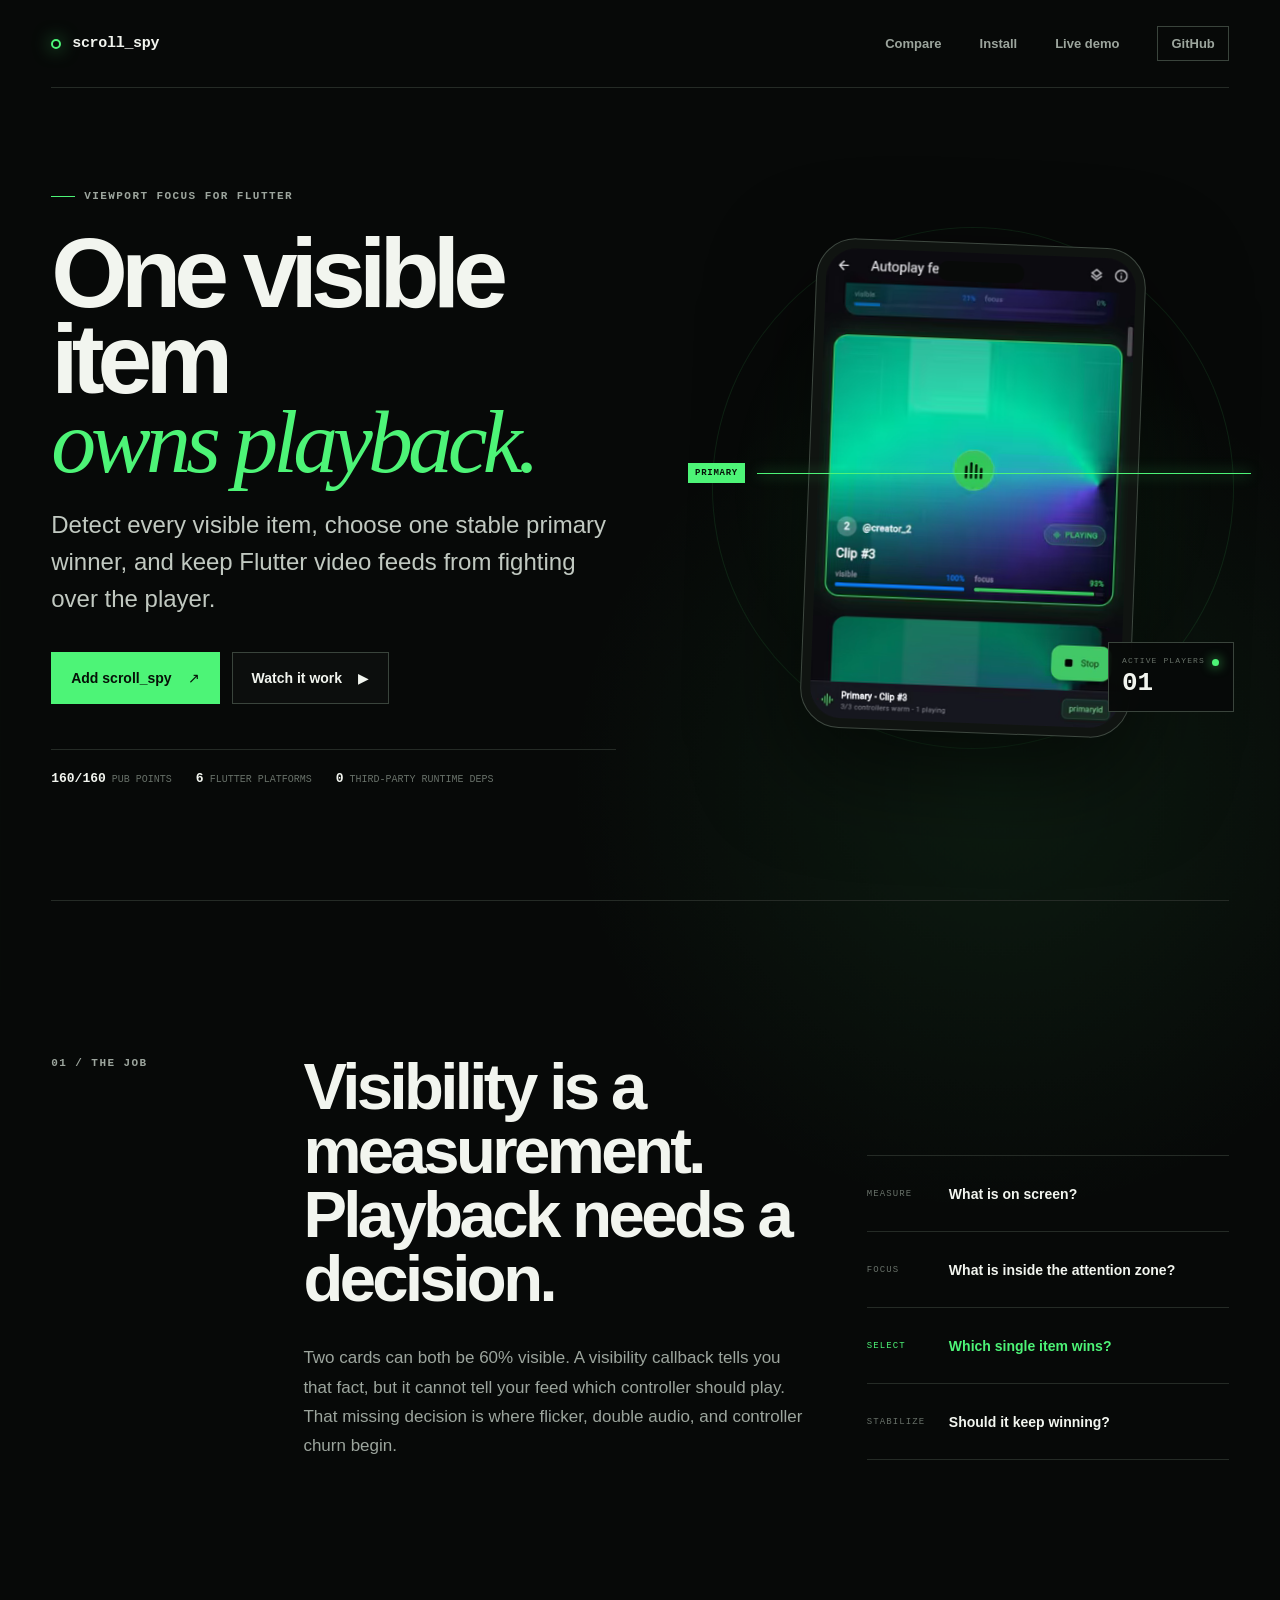
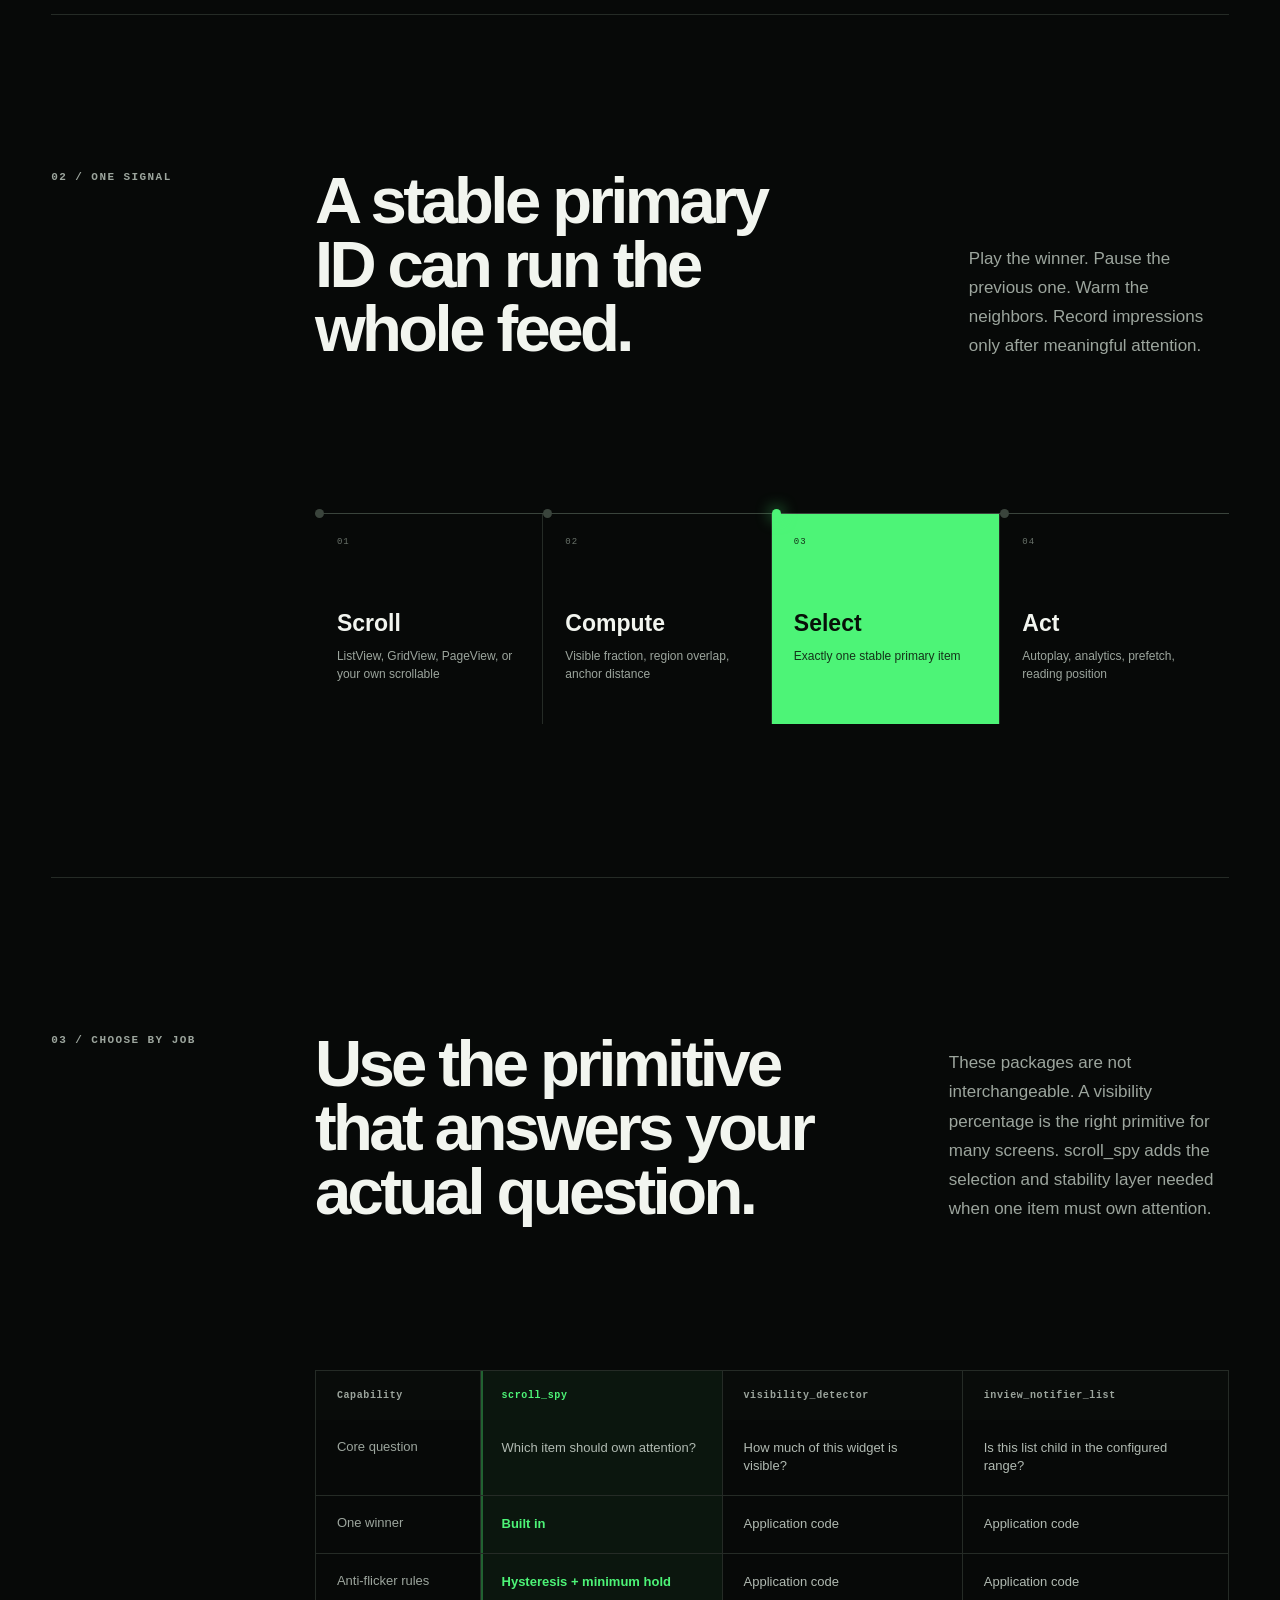
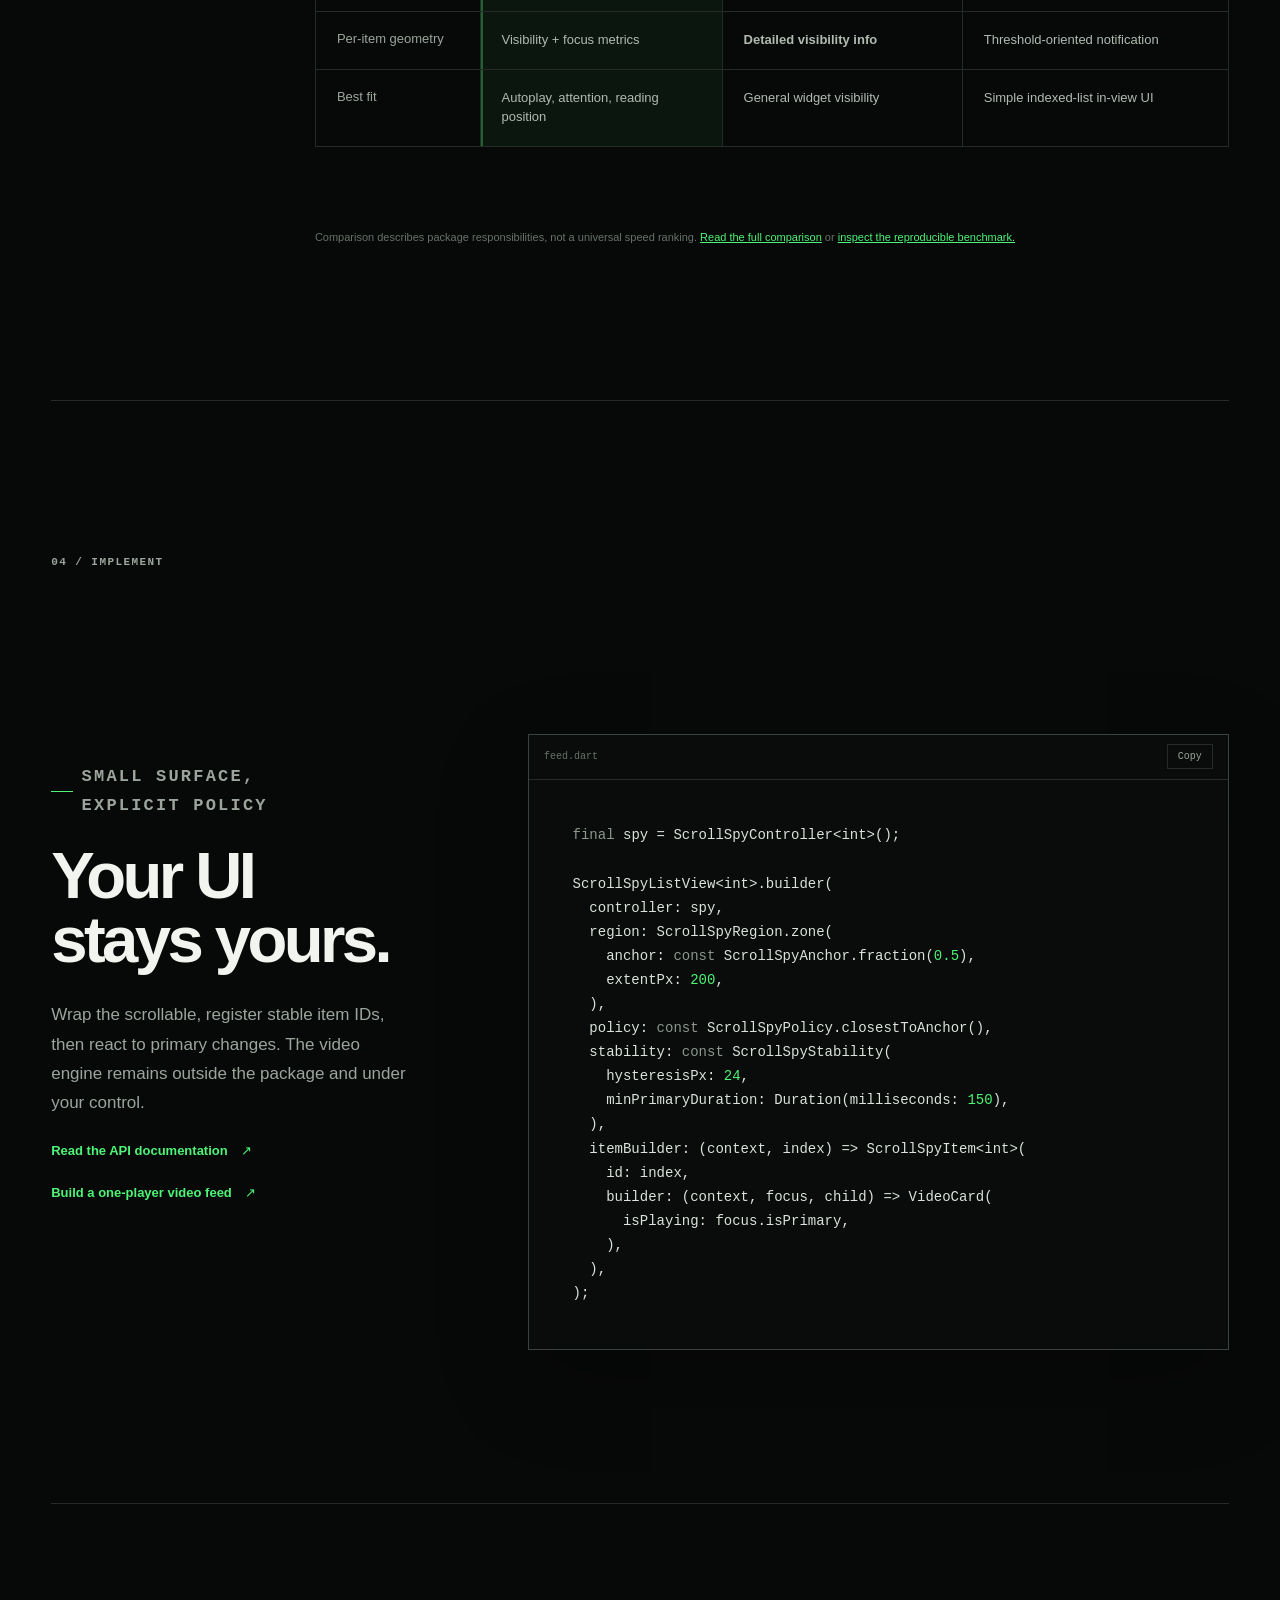
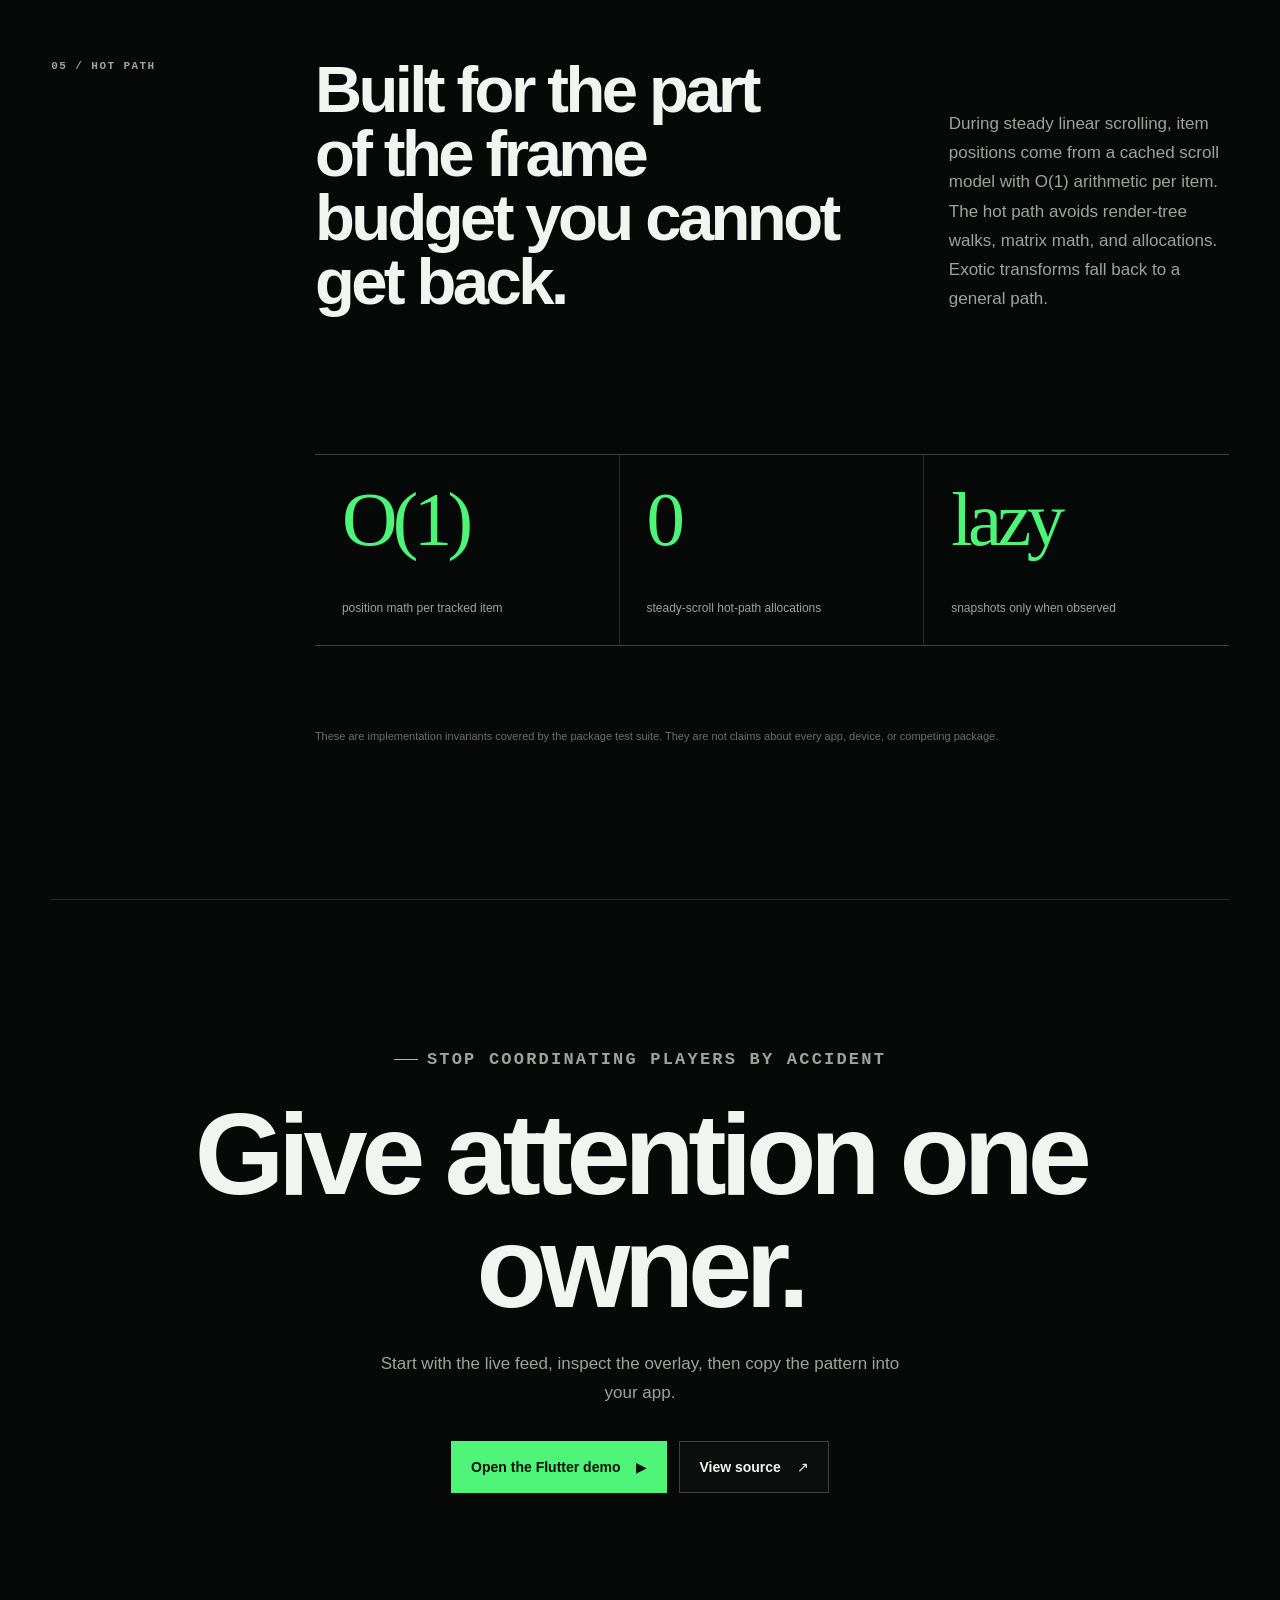
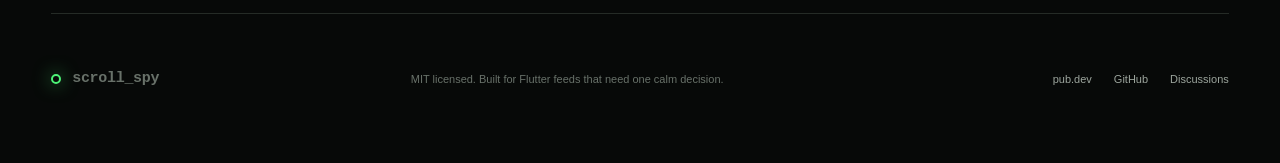
==== website/index.html @ 59dcacd3 "Prepare scroll_spy 1.0.2 discovery release" ====
<!doctype html>
<html lang="en">
  <head>
    <meta charset="utf-8" />
    <meta name="viewport" content="width=device-width, initial-scale=1" />
    <meta name="theme-color" content="#070908" />
    <meta name="color-scheme" content="dark" />

    <title>scroll_spy - Stable primary item detection for Flutter</title>
    <meta
      name="description"
      content="Detect visible Flutter items and choose one stable primary item for video autoplay feeds, analytics, reading position, and prefetching."
    />
    <meta
      name="keywords"
      content="Flutter visibility detector, Flutter video autoplay feed, viewport focus detection, primary visible item, scroll analytics, scroll_spy"
    />
    <meta name="author" content="Omar Hanafy" />
    <meta name="robots" content="index, follow, max-image-preview:large" />
    <link rel="canonical" href="https://omar-hanafy.github.io/scroll-spy/" />
    <link rel="alternate" type="text/plain" href="llms.txt" title="scroll_spy package context" />
    <link rel="icon" href="assets/scroll-spy-icon.png" type="image/png" />

    <meta property="og:type" content="website" />
    <meta property="og:site_name" content="scroll_spy" />
    <meta property="og:title" content="One visible item owns playback" />
    <meta
      property="og:description"
      content="Stable primary item detection for Flutter scrollables, built for autoplay feeds, analytics, reading position, and prefetching."
    />
    <meta property="og:url" content="https://omar-hanafy.github.io/scroll-spy/" />
    <meta
      property="og:image"
      content="https://omar-hanafy.github.io/scroll-spy/assets/social-preview.png"
    />
    <meta property="og:image:width" content="1200" />
    <meta property="og:image:height" content="630" />
    <meta property="og:image:alt" content="scroll_spy selecting one primary card in a Flutter video feed" />

    <meta name="twitter:card" content="summary_large_image" />
    <meta name="twitter:title" content="scroll_spy for Flutter" />
    <meta
      name="twitter:description"
      content="Know what is visible. Choose one stable winner. Keep autoplay feeds calm."
    />
    <meta
      name="twitter:image"
      content="https://omar-hanafy.github.io/scroll-spy/assets/social-preview.png"
    />

    <script type="application/ld+json">
      {
        "@context": "https://schema.org",
        "@type": "SoftwareSourceCode",
        "name": "scroll_spy",
        "description": "Viewport-aware focus detection and stable primary item selection for Flutter scrollables.",
        "codeRepository": "https://github.com/omar-hanafy/scroll_spy",
        "downloadUrl": "https://pub.dev/packages/scroll_spy",
        "license": "https://opensource.org/licenses/MIT",
        "programmingLanguage": "Dart",
        "runtimePlatform": "Flutter",
        "applicationCategory": "DeveloperApplication",
        "keywords": [
          "Flutter",
          "visibility detection",
          "video autoplay feed",
          "viewport focus",
          "scroll analytics"
        ]
      }
    </script>

    <link rel="stylesheet" href="styles.css" />
    <script src="app.js" defer></script>
  </head>
  <body>
    <a class="skip-link" href="#main">Skip to content</a>
    <div class="scroll-progress" aria-hidden="true"><span></span></div>

    <header class="site-header">
      <a class="wordmark" href="#top" aria-label="scroll_spy home">
        <span class="wordmark-mark" aria-hidden="true"></span>
        <span>scroll_spy</span>
      </a>
      <nav aria-label="Primary navigation">
        <a href="comparison.html">Compare</a>
        <a href="#install">Install</a>
        <a href="demo/">Live demo</a>
        <a class="nav-source" href="https://github.com/omar-hanafy/scroll_spy">GitHub</a>
      </nav>
    </header>

    <main id="main">
      <section class="hero" id="top">
        <div class="hero-copy" data-reveal>
          <p class="eyebrow"><span></span> Viewport focus for Flutter</p>
          <h1>
            One visible item
            <em>owns playback.</em>
          </h1>
          <p class="hero-lede">
            Detect every visible item, choose one stable primary winner, and keep
            Flutter video feeds from fighting over the player.
          </p>
          <div class="hero-actions">
            <a class="button button-primary" href="https://pub.dev/packages/scroll_spy">
              Add scroll_spy
              <span aria-hidden="true">↗</span>
            </a>
            <a class="button button-quiet" href="demo/">
              Watch it work
              <span aria-hidden="true">▶</span>
            </a>
          </div>
          <div class="proof-line" aria-label="Package highlights">
            <span><strong>160/160</strong> pub points</span>
            <span><strong>6</strong> Flutter platforms</span>
            <span><strong>0</strong> third-party runtime deps</span>
          </div>
        </div>

        <div class="hero-stage" data-reveal>
          <div class="focus-rail" aria-hidden="true">
            <span class="focus-label">PRIMARY</span>
            <span class="focus-line"></span>
          </div>
          <div class="phone-shell">
            <div class="phone-top" aria-hidden="true"></div>
            <video
              class="product-video"
              autoplay
              muted
              loop
              playsinline
              poster="assets/feed-autoplay-poster.jpg"
              aria-label="Flutter feed where scroll_spy selects one primary card"
            >
              <source src="assets/feed-autoplay.webm" type="video/webm" />
              <source src="assets/feed-autoplay.mp4" type="video/mp4" />
            </video>
          </div>
          <div class="winner-readout" aria-hidden="true">
            <span>ACTIVE PLAYERS</span>
            <strong>01</strong>
            <i></i>
          </div>
        </div>
      </section>

      <section class="manifesto section-rule" aria-labelledby="problem-title">
        <p class="section-index">01 / THE JOB</p>
        <div class="manifesto-copy" data-reveal>
          <h2 id="problem-title">Visibility is a measurement. Playback needs a decision.</h2>
          <p>
            Two cards can both be 60% visible. A visibility callback tells you that
            fact, but it cannot tell your feed which controller should play. That
            missing decision is where flicker, double audio, and controller churn begin.
          </p>
        </div>
        <div class="decision-stack" data-reveal>
          <div><span>MEASURE</span><strong>What is on screen?</strong></div>
          <div><span>FOCUS</span><strong>What is inside the attention zone?</strong></div>
          <div class="decision-primary"><span>SELECT</span><strong>Which single item wins?</strong></div>
          <div><span>STABILIZE</span><strong>Should it keep winning?</strong></div>
        </div>
      </section>

      <section class="outcomes section-rule" aria-labelledby="outcomes-title">
        <p class="section-index">02 / ONE SIGNAL</p>
        <div class="outcomes-heading" data-reveal>
          <h2 id="outcomes-title">A stable primary ID can run the whole feed.</h2>
          <p>
            Play the winner. Pause the previous one. Warm the neighbors. Record
            impressions only after meaningful attention.
          </p>
        </div>
        <ol class="signal-flow" data-reveal>
          <li><span>01</span><strong>Scroll</strong><small>ListView, GridView, PageView, or your own scrollable</small></li>
          <li><span>02</span><strong>Compute</strong><small>Visible fraction, region overlap, anchor distance</small></li>
          <li class="signal-winner"><span>03</span><strong>Select</strong><small>Exactly one stable primary item</small></li>
          <li><span>04</span><strong>Act</strong><small>Autoplay, analytics, prefetch, reading position</small></li>
        </ol>
      </section>

      <section class="comparison section-rule" id="compare" aria-labelledby="compare-title">
        <p class="section-index">03 / CHOOSE BY JOB</p>
        <div class="comparison-intro" data-reveal>
          <h2 id="compare-title">Use the primitive that answers your actual question.</h2>
          <p>
            These packages are not interchangeable. A visibility percentage is the
            right primitive for many screens. scroll_spy adds the selection and
            stability layer needed when one item must own attention.
          </p>
        </div>
        <div class="comparison-table-wrap" data-reveal>
          <table>
            <thead>
              <tr>
                <th scope="col">Capability</th>
                <th scope="col" class="selected">scroll_spy</th>
                <th scope="col">visibility_detector</th>
                <th scope="col">inview_notifier_list</th>
              </tr>
            </thead>
            <tbody>
              <tr>
                <th scope="row">Core question</th>
                <td class="selected">Which item should own attention?</td>
                <td>How much of this widget is visible?</td>
                <td>Is this list child in the configured range?</td>
              </tr>
              <tr>
                <th scope="row">One winner</th>
                <td class="selected"><b>Built in</b></td>
                <td>Application code</td>
                <td>Application code</td>
              </tr>
              <tr>
                <th scope="row">Anti-flicker rules</th>
                <td class="selected"><b>Hysteresis + minimum hold</b></td>
                <td>Application code</td>
                <td>Application code</td>
              </tr>
              <tr>
                <th scope="row">Per-item geometry</th>
                <td class="selected">Visibility + focus metrics</td>
                <td><b>Detailed visibility info</b></td>
                <td>Threshold-oriented notification</td>
              </tr>
              <tr>
                <th scope="row">Best fit</th>
                <td class="selected">Autoplay, attention, reading position</td>
                <td>General widget visibility</td>
                <td>Simple indexed-list in-view UI</td>
              </tr>
            </tbody>
          </table>
        </div>
        <p class="comparison-note">
          Comparison describes package responsibilities, not a universal speed ranking.
          <a href="comparison.html">Read the full comparison</a> or
          <a href="https://github.com/omar-hanafy/scroll_spy/tree/main/benchmark">inspect the reproducible benchmark.</a>
        </p>
      </section>

      <section class="install section-rule" id="install" aria-labelledby="install-title">
        <p class="section-index">04 / IMPLEMENT</p>
        <div class="install-copy" data-reveal>
          <p class="eyebrow"><span></span> Small surface, explicit policy</p>
          <h2 id="install-title">Your UI stays yours.</h2>
          <p>
            Wrap the scrollable, register stable item IDs, then react to primary
            changes. The video engine remains outside the package and under your control.
          </p>
          <a class="text-link" href="https://pub.dev/documentation/scroll_spy/latest/">
            Read the API documentation <span aria-hidden="true">↗</span>
          </a>
          <br />
          <a class="text-link" href="guides/flutter-video-autoplay-feed.html">
            Build a one-player video feed <span aria-hidden="true">↗</span>
          </a>
        </div>
        <div class="code-window" data-reveal>
          <div class="code-bar">
            <span>feed.dart</span>
            <button class="copy-button" type="button" data-copy-target="feed-code">Copy</button>
          </div>
          <pre><code id="feed-code"><span class="token-muted">final</span> spy = ScrollSpyController&lt;int&gt;();

ScrollSpyListView&lt;int&gt;.builder(
  controller: spy,
  region: ScrollSpyRegion.zone(
    anchor: <span class="token-muted">const</span> ScrollSpyAnchor.fraction(<span class="token-number">0.5</span>),
    extentPx: <span class="token-number">200</span>,
  ),
  policy: <span class="token-muted">const</span> ScrollSpyPolicy.closestToAnchor(),
  stability: <span class="token-muted">const</span> ScrollSpyStability(
    hysteresisPx: <span class="token-number">24</span>,
    minPrimaryDuration: Duration(milliseconds: <span class="token-number">150</span>),
  ),
  itemBuilder: (context, index) =&gt; ScrollSpyItem&lt;int&gt;(
    id: index,
    builder: (context, focus, child) =&gt; VideoCard(
      isPlaying: focus.isPrimary,
    ),
  ),
);</code></pre>
        </div>
      </section>

      <section class="engine section-rule" aria-labelledby="engine-title">
        <p class="section-index">05 / HOT PATH</p>
        <div class="engine-head" data-reveal>
          <h2 id="engine-title">Built for the part of the frame budget you cannot get back.</h2>
          <p>
            During steady linear scrolling, item positions come from a cached scroll
            model with O(1) arithmetic per item. The hot path avoids render-tree walks,
            matrix math, and allocations. Exotic transforms fall back to a general path.
          </p>
        </div>
        <div class="engine-metrics" data-reveal>
          <div><strong>O(1)</strong><span>position math per tracked item</span></div>
          <div><strong>0</strong><span>steady-scroll hot-path allocations</span></div>
          <div><strong>lazy</strong><span>snapshots only when observed</span></div>
        </div>
        <p class="engine-proof">
          These are implementation invariants covered by the package test suite. They are
          not claims about every app, device, or competing package.
        </p>
      </section>

      <section class="final-cta" data-reveal aria-labelledby="cta-title">
        <p class="eyebrow"><span></span> Stop coordinating players by accident</p>
        <h2 id="cta-title">Give attention one owner.</h2>
        <p>Start with the live feed, inspect the overlay, then copy the pattern into your app.</p>
        <div class="hero-actions">
          <a class="button button-primary" href="demo/">Open the Flutter demo <span aria-hidden="true">▶</span></a>
          <a class="button button-quiet" href="https://github.com/omar-hanafy/scroll_spy">View source <span aria-hidden="true">↗</span></a>
        </div>
      </section>
    </main>

    <footer>
      <a class="wordmark" href="#top"><span class="wordmark-mark" aria-hidden="true"></span><span>scroll_spy</span></a>
      <p>MIT licensed. Built for Flutter feeds that need one calm decision.</p>
      <div>
        <a href="https://pub.dev/packages/scroll_spy">pub.dev</a>
        <a href="https://github.com/omar-hanafy/scroll_spy">GitHub</a>
        <a href="https://github.com/omar-hanafy/scroll_spy/discussions">Discussions</a>
      </div>
    </footer>
  </body>
</html>
---- website/styles.css ----
:root {
  --ink: #f2f5ef;
  --muted: #9ca59d;
  --dim: #687169;
  --ground: #070908;
  --ground-soft: #0b0e0c;
  --line: #252b26;
  --line-bright: #3a443c;
  --signal: #4df477;
  --signal-deep: #123e1e;
  --amber: #f6c453;
  --max: 1240px;
  --gutter: clamp(20px, 4vw, 64px);
  font-family: Inter, ui-sans-serif, -apple-system, BlinkMacSystemFont, "Segoe UI", sans-serif;
  color: var(--ink);
  background: var(--ground);
  font-synthesis: none;
  text-rendering: optimizeLegibility;
}

* {
  box-sizing: border-box;
}

html {
  scroll-behavior: smooth;
  background: var(--ground);
}

body {
  margin: 0;
  min-width: 320px;
  overflow-x: hidden;
  background:
    radial-gradient(circle at 78% 12%, rgb(77 244 119 / 8%), transparent 27rem),
    var(--ground);
  color: var(--ink);
}

body::before {
  position: fixed;
  inset: 0;
  z-index: -1;
  pointer-events: none;
  content: "";
  opacity: 0.16;
  background-image: url("data:image/svg+xml,%3Csvg viewBox='0 0 180 180' xmlns='http://www.w3.org/2000/svg'%3E%3Cfilter id='n'%3E%3CfeTurbulence type='fractalNoise' baseFrequency='.9' numOctaves='3' stitchTiles='stitch'/%3E%3C/filter%3E%3Crect width='100%25' height='100%25' filter='url(%23n)' opacity='.22'/%3E%3C/svg%3E");
}

a {
  color: inherit;
}

button,
a {
  -webkit-tap-highlight-color: transparent;
}

.skip-link {
  position: fixed;
  top: 12px;
  left: 12px;
  z-index: 100;
  padding: 10px 14px;
  color: #061108;
  background: var(--signal);
  transform: translateY(-160%);
}

.skip-link:focus {
  transform: translateY(0);
}

.scroll-progress {
  position: fixed;
  top: 0;
  left: 0;
  z-index: 90;
  width: 100%;
  height: 2px;
  background: transparent;
}

.scroll-progress span {
  display: block;
  width: 100%;
  height: 100%;
  background: var(--signal);
  transform: scaleX(0);
  transform-origin: left;
}

.site-header {
  position: relative;
  z-index: 20;
  display: flex;
  width: min(calc(100% - (2 * var(--gutter))), var(--max));
  min-height: 88px;
  margin: 0 auto;
  align-items: center;
  justify-content: space-between;
  border-bottom: 1px solid var(--line);
}

.wordmark {
  display: inline-flex;
  align-items: center;
  gap: 11px;
  font-family: "SFMono-Regular", Consolas, "Liberation Mono", monospace;
  font-size: 15px;
  font-weight: 700;
  letter-spacing: -0.02em;
  text-decoration: none;
}

.wordmark-mark {
  display: inline-block;
  width: 10px;
  height: 10px;
  border: 2px solid var(--signal);
  border-radius: 50%;
  box-shadow: 0 0 18px rgb(77 244 119 / 60%);
}

nav {
  display: flex;
  align-items: center;
  gap: clamp(18px, 3vw, 38px);
}

nav a {
  color: var(--muted);
  font-size: 13px;
  font-weight: 600;
  text-decoration: none;
}

nav a:hover,
nav a:focus-visible {
  color: var(--ink);
}

.nav-source {
  padding: 9px 13px;
  border: 1px solid var(--line-bright);
}

main {
  width: min(calc(100% - (2 * var(--gutter))), var(--max));
  margin: 0 auto;
}

.hero {
  display: grid;
  min-height: min(820px, calc(100vh - 88px));
  grid-template-columns: minmax(0, 1.05fr) minmax(350px, 0.95fr);
  align-items: center;
  gap: clamp(36px, 8vw, 112px);
  padding: 82px 0 94px;
}

.hero-copy {
  min-width: 0;
}

.eyebrow,
.section-index {
  margin: 0;
  color: var(--muted);
  font-family: "SFMono-Regular", Consolas, "Liberation Mono", monospace;
  font-size: 11px;
  font-weight: 700;
  letter-spacing: 0.13em;
  line-height: 1.5;
  text-transform: uppercase;
}

.eyebrow {
  display: flex;
  align-items: center;
  gap: 9px;
}

.eyebrow span {
  display: inline-block;
  width: 24px;
  height: 1px;
  background: var(--signal);
}

h1,
h2,
p {
  text-wrap: pretty;
}

h1 {
  max-width: 760px;
  margin: 25px 0 24px;
  font-size: clamp(62px, 7.7vw, 112px);
  font-weight: 680;
  letter-spacing: -0.07em;
  line-height: 0.88;
}

h1 em {
  display: block;
  color: var(--signal);
  font-family: Georgia, "Times New Roman", serif;
  font-size: 0.91em;
  font-weight: 400;
  letter-spacing: -0.055em;
}

h2 {
  margin: 0;
  font-size: clamp(40px, 5.1vw, 72px);
  font-weight: 620;
  letter-spacing: -0.055em;
  line-height: 0.98;
}

.hero-lede {
  max-width: 620px;
  margin: 0;
  color: #c1c9c1;
  font-size: clamp(18px, 1.9vw, 24px);
  line-height: 1.55;
}

.hero-actions {
  display: flex;
  flex-wrap: wrap;
  gap: 12px;
  margin-top: 34px;
}

.button {
  display: inline-flex;
  min-height: 52px;
  padding: 0 19px;
  align-items: center;
  justify-content: center;
  gap: 16px;
  border: 1px solid transparent;
  font-size: 14px;
  font-weight: 760;
  text-decoration: none;
  transition: transform 180ms ease, border-color 180ms ease, background 180ms ease;
}

.button:hover,
.button:focus-visible {
  transform: translateY(-2px);
}

.button-primary {
  color: #061108;
  background: var(--signal);
}

.button-primary:hover,
.button-primary:focus-visible {
  background: #7bfa9a;
}

.button-quiet {
  border-color: var(--line-bright);
  color: var(--ink);
  background: rgb(255 255 255 / 2%);
}

.button-quiet:hover,
.button-quiet:focus-visible {
  border-color: #707c72;
}

.proof-line {
  display: flex;
  max-width: 620px;
  margin-top: 45px;
  padding-top: 20px;
  gap: 24px;
  border-top: 1px solid var(--line);
  color: var(--dim);
  font-family: "SFMono-Regular", Consolas, "Liberation Mono", monospace;
  font-size: 10px;
  line-height: 1.4;
  text-transform: uppercase;
}

.proof-line strong {
  color: var(--ink);
  font-size: 13px;
}

.hero-stage {
  position: relative;
  display: flex;
  min-height: 620px;
  align-items: center;
  justify-content: center;
}

.hero-stage::before {
  position: absolute;
  width: 520px;
  height: 520px;
  border: 1px solid rgb(77 244 119 / 10%);
  border-radius: 50%;
  background: radial-gradient(circle, rgb(77 244 119 / 10%), transparent 66%);
  content: "";
}

.phone-shell {
  position: relative;
  z-index: 2;
  width: min(330px, 74vw);
  padding: 9px;
  overflow: hidden;
  border: 1px solid #3e4840;
  border-radius: 40px;
  background: #101411;
  box-shadow: 0 35px 100px rgb(0 0 0 / 58%);
  transform: rotate(2.2deg);
}

.phone-top {
  position: absolute;
  top: 18px;
  left: 50%;
  z-index: 3;
  width: 86px;
  height: 20px;
  border-radius: 20px;
  background: #080a09;
  transform: translateX(-50%);
}

.product-video {
  display: block;
  width: 100%;
  aspect-ratio: 360 / 546;
  border-radius: 31px;
  object-fit: cover;
  background: #111;
}

.focus-rail {
  position: absolute;
  top: 46%;
  right: -22px;
  left: -30px;
  z-index: 3;
  display: flex;
  align-items: center;
  gap: 12px;
  pointer-events: none;
}

.focus-label {
  padding: 5px 7px;
  color: #061108;
  background: var(--signal);
  font-family: "SFMono-Regular", Consolas, monospace;
  font-size: 9px;
  font-weight: 900;
  letter-spacing: 0.08em;
}

.focus-line {
  flex: 1;
  height: 1px;
  background: var(--signal);
  box-shadow: 0 0 14px var(--signal);
}

.winner-readout {
  position: absolute;
  right: -5px;
  bottom: 86px;
  z-index: 4;
  display: grid;
  width: 126px;
  padding: 13px;
  border: 1px solid var(--line-bright);
  background: rgb(7 9 8 / 90%);
  backdrop-filter: blur(10px);
}

.winner-readout span {
  color: var(--dim);
  font-family: "SFMono-Regular", Consolas, monospace;
  font-size: 8px;
  letter-spacing: 0.14em;
}

.winner-readout strong {
  margin-top: 3px;
  font-family: "SFMono-Regular", Consolas, monospace;
  font-size: 26px;
}

.winner-readout i {
  position: absolute;
  top: 16px;
  right: 14px;
  width: 7px;
  height: 7px;
  border-radius: 50%;
  background: var(--signal);
  box-shadow: 0 0 12px var(--signal);
}

.section-rule {
  display: grid;
  padding: clamp(88px, 12vw, 166px) 0;
  border-top: 1px solid var(--line);
}

.manifesto {
  grid-template-columns: 0.52fr 1.38fr 1fr;
  gap: clamp(28px, 5vw, 76px);
}

.manifesto-copy p,
.comparison-intro p,
.outcomes-heading p,
.install-copy > p,
.engine-head p,
.final-cta > p {
  color: var(--muted);
  font-size: 17px;
  line-height: 1.72;
}

.manifesto-copy p {
  max-width: 650px;
  margin: 33px 0 0;
}

.decision-stack {
  align-self: end;
  border-top: 1px solid var(--line);
}

.decision-stack div {
  display: grid;
  min-height: 76px;
  padding: 14px 0;
  grid-template-columns: 82px 1fr;
  align-items: center;
  border-bottom: 1px solid var(--line);
}

.decision-stack span,
.signal-flow span {
  color: var(--dim);
  font-family: "SFMono-Regular", Consolas, monospace;
  font-size: 9px;
  letter-spacing: 0.12em;
}

.decision-stack strong {
  font-size: 14px;
  font-weight: 580;
}

.decision-stack .decision-primary {
  color: var(--signal);
}

.decision-stack .decision-primary span {
  color: var(--signal);
}

.outcomes {
  grid-template-columns: 0.52fr 2.38fr;
  gap: clamp(28px, 5vw, 76px);
}

.outcomes-heading {
  display: grid;
  grid-template-columns: minmax(0, 1.6fr) minmax(260px, 0.7fr);
  align-items: end;
  gap: 60px;
}

.outcomes-heading p {
  margin: 0;
}

.signal-flow {
  display: grid;
  margin: 88px 0 0;
  padding: 0;
  grid-column: 2;
  grid-template-columns: repeat(4, 1fr);
  list-style: none;
  border-top: 1px solid var(--line-bright);
}

.signal-flow li {
  position: relative;
  display: flex;
  min-height: 210px;
  padding: 23px 22px;
  flex-direction: column;
  border-right: 1px solid var(--line);
}

.signal-flow li::before {
  position: absolute;
  top: -5px;
  left: 0;
  width: 9px;
  height: 9px;
  border-radius: 50%;
  background: var(--line-bright);
  content: "";
}

.signal-flow li:last-child {
  border-right: 0;
}

.signal-flow strong {
  margin-top: auto;
  font-size: 23px;
  font-weight: 630;
}

.signal-flow small {
  min-height: 54px;
  margin-top: 10px;
  color: var(--muted);
  font-size: 12px;
  line-height: 1.5;
}

.signal-flow .signal-winner {
  color: #071008;
  background: var(--signal);
}

.signal-flow .signal-winner::before {
  background: var(--signal);
  box-shadow: 0 0 16px var(--signal);
}

.signal-flow .signal-winner span,
.signal-flow .signal-winner small {
  color: #143319;
}

.comparison {
  grid-template-columns: 0.52fr 2.38fr;
  gap: clamp(28px, 5vw, 76px);
}

.comparison-intro {
  display: grid;
  grid-template-columns: minmax(0, 1.45fr) minmax(280px, 0.65fr);
  align-items: end;
  gap: 60px;
}

.comparison-intro p {
  margin: 0;
}

.comparison-table-wrap {
  margin-top: 82px;
  grid-column: 2;
  overflow-x: auto;
  border: 1px solid var(--line);
}

table {
  width: 100%;
  min-width: 820px;
  border-collapse: collapse;
  font-size: 13px;
}

th,
td {
  padding: 19px 21px;
  border-right: 1px solid var(--line);
  border-bottom: 1px solid var(--line);
  text-align: left;
  vertical-align: top;
}

tr:last-child th,
tr:last-child td {
  border-bottom: 0;
}

th:last-child,
td:last-child {
  border-right: 0;
}

thead th {
  color: var(--muted);
  background: #090c0a;
  font-family: "SFMono-Regular", Consolas, monospace;
  font-size: 10px;
  letter-spacing: 0.06em;
}

tbody th {
  width: 18%;
  color: var(--muted);
  font-weight: 540;
}

td {
  color: #b1bab2;
  line-height: 1.45;
}

.selected {
  background: rgb(77 244 119 / 5%);
  box-shadow: inset 2px 0 0 rgb(77 244 119 / 34%);
}

thead .selected,
td.selected b {
  color: var(--signal);
}

.comparison-note,
.engine-proof {
  margin: 18px 0 0;
  grid-column: 2;
  color: var(--dim);
  font-size: 11px;
  line-height: 1.6;
}

.install {
  grid-template-columns: 0.8fr 1.55fr;
  gap: clamp(50px, 9vw, 130px);
}

.install > .section-index {
  grid-column: 1 / -1;
}

.install-copy {
  padding-top: 48px;
}

.install-copy h2 {
  margin-top: 24px;
}

.install-copy > p {
  margin: 28px 0 0;
}

.text-link {
  display: inline-flex;
  margin-top: 26px;
  align-items: center;
  gap: 13px;
  color: var(--signal);
  font-size: 13px;
  font-weight: 720;
  text-decoration: none;
}

.code-window {
  margin-top: 48px;
  overflow: hidden;
  border: 1px solid var(--line-bright);
  background: #090c0a;
  box-shadow: 0 30px 80px rgb(0 0 0 / 28%);
}

.code-bar {
  display: flex;
  min-height: 45px;
  padding: 0 15px;
  align-items: center;
  justify-content: space-between;
  border-bottom: 1px solid var(--line);
  color: var(--dim);
  font-family: "SFMono-Regular", Consolas, monospace;
  font-size: 10px;
}

.copy-button {
  padding: 6px 10px;
  border: 1px solid var(--line);
  color: var(--muted);
  background: transparent;
  font: inherit;
  cursor: pointer;
}

.copy-button:hover,
.copy-button:focus-visible {
  border-color: var(--signal);
  color: var(--signal);
}

pre {
  margin: 0;
  padding: clamp(20px, 3.4vw, 44px);
  overflow-x: auto;
  color: #dbe2db;
  font-family: "SFMono-Regular", Consolas, "Liberation Mono", monospace;
  font-size: clamp(11px, 1.15vw, 14px);
  line-height: 1.72;
  tab-size: 2;
}

.token-muted {
  color: #8c978e;
}

.token-number {
  color: var(--signal);
}

.engine {
  grid-template-columns: 0.52fr 2.38fr;
  gap: clamp(28px, 5vw, 76px);
}

.engine-head {
  display: grid;
  grid-template-columns: minmax(0, 1.5fr) minmax(280px, 0.72fr);
  align-items: end;
  gap: 60px;
}

.engine-head p {
  margin: 0;
}

.engine-metrics {
  display: grid;
  margin-top: 76px;
  grid-column: 2;
  grid-template-columns: repeat(3, 1fr);
  border-top: 1px solid var(--line-bright);
  border-bottom: 1px solid var(--line-bright);
}

.engine-metrics div {
  display: flex;
  min-height: 190px;
  padding: 27px;
  flex-direction: column;
  justify-content: space-between;
  border-right: 1px solid var(--line);
}

.engine-metrics div:last-child {
  border-right: 0;
}

.engine-metrics strong {
  color: var(--signal);
  font-family: Georgia, "Times New Roman", serif;
  font-size: clamp(53px, 6vw, 84px);
  font-weight: 400;
  letter-spacing: -0.06em;
  line-height: 1;
}

.engine-metrics span {
  max-width: 180px;
  color: var(--muted);
  font-size: 12px;
  line-height: 1.45;
}

.final-cta {
  display: flex;
  min-height: 660px;
  padding: 120px 0;
  align-items: center;
  flex-direction: column;
  justify-content: center;
  border-top: 1px solid var(--line);
  text-align: center;
}

.final-cta .eyebrow {
  justify-content: center;
}

.final-cta h2 {
  margin-top: 24px;
  font-size: clamp(58px, 9vw, 128px);
}

.final-cta > p {
  max-width: 580px;
  margin: 25px 0 0;
}

footer {
  display: grid;
  width: min(calc(100% - (2 * var(--gutter))), var(--max));
  min-height: 130px;
  margin: 0 auto;
  grid-template-columns: 0.7fr 1.3fr auto;
  align-items: center;
  gap: 30px;
  border-top: 1px solid var(--line);
  color: var(--dim);
  font-size: 11px;
}

footer p {
  margin: 0;
}

footer div {
  display: flex;
  gap: 22px;
}

footer div a {
  color: var(--muted);
  text-decoration: none;
}

.article-main {
  width: min(calc(100% - (2 * var(--gutter))), 1050px);
}

.article-hero {
  max-width: 990px;
  padding: clamp(88px, 12vw, 150px) 0 clamp(72px, 10vw, 122px);
}

.article-hero h1 {
  max-width: 950px;
  margin: 27px 0 31px;
  font-size: clamp(58px, 8vw, 102px);
}

.article-lede {
  max-width: 770px;
  margin: 0;
  color: #c1c9c1;
  font-size: clamp(19px, 2vw, 25px);
  line-height: 1.55;
}

.article-meta {
  margin: 31px 0 0;
  color: var(--dim);
  font-family: "SFMono-Regular", Consolas, monospace;
  font-size: 10px;
  letter-spacing: 0.07em;
  text-transform: uppercase;
}

.prose {
  padding: clamp(72px, 10vw, 118px) 0;
  border-top: 1px solid var(--line);
}

.prose > h2,
.article-cta h2 {
  max-width: 800px;
  font-size: clamp(38px, 5vw, 65px);
}

.prose > h3 {
  margin: 42px 0 0;
  font-size: 25px;
}

.prose > p,
.prose > ul,
.prose > ol {
  max-width: 760px;
  color: #aeb7af;
  font-size: 17px;
  line-height: 1.78;
}

.prose > p:first-of-type {
  margin-top: 33px;
}

.prose li {
  margin: 10px 0;
  padding-left: 8px;
}

.prose a,
.comparison-note a {
  color: var(--signal);
}

.job-list {
  display: grid;
  margin-top: 52px;
  grid-template-columns: repeat(3, 1fr);
  border-top: 1px solid var(--line-bright);
  border-bottom: 1px solid var(--line-bright);
}

.job-list > div {
  min-height: 310px;
  padding: 26px;
  border-right: 1px solid var(--line);
}

.job-list > div:last-child {
  border-right: 0;
}

.job-list span {
  color: var(--dim);
  font-family: "SFMono-Regular", Consolas, monospace;
  font-size: 10px;
}

.job-list h3 {
  margin: 72px 0 18px;
  font-size: 21px;
  line-height: 1.2;
}

.job-list p {
  margin: 0;
  color: var(--muted);
  font-size: 13px;
  line-height: 1.65;
}

.job-list .job-primary {
  color: #061108;
  background: var(--signal);
}

.job-list .job-primary span,
.job-list .job-primary p,
.job-list .job-primary a {
  color: #17391e;
}

.article-table {
  margin-top: 44px;
}

.callout {
  max-width: 760px;
  margin-top: 36px;
  padding: 24px 27px;
  border-left: 2px solid var(--signal);
  color: #b8c1b9;
  background: rgb(77 244 119 / 5%);
  font-size: 14px;
  line-height: 1.7;
}

.article-code {
  max-width: 900px;
  margin-top: 42px;
}

.article-actions {
  display: flex;
  flex-wrap: wrap;
  gap: 12px;
  margin-top: 36px;
}

.ownership-flow {
  display: flex;
  margin-top: 44px;
  padding: 28px;
  align-items: center;
  justify-content: space-between;
  gap: 12px;
  border-top: 1px solid var(--line-bright);
  border-bottom: 1px solid var(--line-bright);
  color: var(--muted);
  font-family: "SFMono-Regular", Consolas, monospace;
  font-size: 11px;
  text-transform: uppercase;
}

.ownership-flow i {
  color: var(--dim);
  font-style: normal;
}

.ownership-flow strong {
  color: #061108;
  padding: 10px 12px;
  background: var(--signal);
}

.article-cta {
  padding: clamp(90px, 12vw, 150px) 0;
  border-top: 1px solid var(--line);
}

.article-cta p {
  max-width: 650px;
  color: var(--muted);
  font-size: 18px;
  line-height: 1.65;
}

[data-reveal] {
  opacity: 0;
  transform: translateY(22px);
  transition: opacity 700ms cubic-bezier(0.2, 0.65, 0.2, 1), transform 700ms cubic-bezier(0.2, 0.65, 0.2, 1);
}

[data-reveal].is-visible {
  opacity: 1;
  transform: translateY(0);
}

.hero [data-reveal]:nth-child(2) {
  transition-delay: 120ms;
}

:focus-visible {
  outline: 2px solid var(--signal);
  outline-offset: 3px;
}

@media (max-width: 980px) {
  .hero {
    min-height: auto;
    grid-template-columns: minmax(0, 1fr);
    padding-top: 72px;
  }

  .hero-copy {
    max-width: 780px;
  }

  .hero-stage {
    min-height: 590px;
  }

  .manifesto,
  .outcomes,
  .comparison,
  .engine {
    grid-template-columns: 1fr;
  }

  .manifesto-copy,
  .decision-stack,
  .outcomes-heading,
  .signal-flow,
  .comparison-intro,
  .comparison-table-wrap,
  .comparison-note,
  .engine-head,
  .engine-metrics,
  .engine-proof {
    grid-column: 1;
  }

  .manifesto-copy,
  .outcomes-heading,
  .comparison-intro,
  .engine-head {
    margin-top: 42px;
  }

  .decision-stack {
    margin-top: 30px;
  }

  .install {
    grid-template-columns: 1fr;
  }

  .install-copy {
    max-width: 670px;
  }
}

@media (max-width: 720px) {
  .site-header {
    min-height: 72px;
  }

  nav a:not(.nav-source) {
    display: none;
  }

  h1 {
    font-size: clamp(56px, 18vw, 84px);
  }

  .hero {
    padding: 58px 0 80px;
  }

  .hero-stage {
    min-height: 520px;
  }

  .hero-stage::before {
    width: 390px;
    height: 390px;
  }

  .proof-line {
    display: grid;
    grid-template-columns: repeat(3, 1fr);
    gap: 10px;
    max-width: 100%;
    font-size: 8px;
  }

  .proof-line span {
    display: flex;
    min-width: 0;
    flex-direction: column;
    overflow-wrap: anywhere;
  }

  .winner-readout {
    right: 0;
  }

  .outcomes-heading,
  .comparison-intro,
  .engine-head {
    grid-template-columns: 1fr;
    gap: 26px;
  }

  .signal-flow {
    grid-template-columns: 1fr 1fr;
  }

  .signal-flow li:nth-child(2) {
    border-right: 0;
  }

  .signal-flow li {
    min-height: 180px;
    border-bottom: 1px solid var(--line);
  }

  .engine-metrics {
    grid-template-columns: 1fr;
  }

  .engine-metrics div {
    min-height: 150px;
    border-right: 0;
    border-bottom: 1px solid var(--line);
  }

  .engine-metrics div:last-child {
    border-bottom: 0;
  }

  footer {
    padding: 34px 0;
    grid-template-columns: 1fr;
    gap: 16px;
  }

  .job-list {
    grid-template-columns: 1fr;
  }

  .job-list > div {
    min-height: 240px;
    border-right: 0;
    border-bottom: 1px solid var(--line);
  }

  .job-list > div:last-child {
    border-bottom: 0;
  }

  .job-list h3 {
    margin-top: 45px;
  }

  .ownership-flow {
    align-items: stretch;
    flex-direction: column;
  }

  .ownership-flow i {
    transform: rotate(90deg);
  }
}

@media (prefers-reduced-motion: reduce) {
  html {
    scroll-behavior: auto;
  }

  *,
  *::before,
  *::after {
    scroll-behavior: auto !important;
    transition-duration: 0.01ms !important;
    animation-duration: 0.01ms !important;
    animation-iteration-count: 1 !important;
  }

  [data-reveal] {
    opacity: 1;
    transform: none;
  }
}
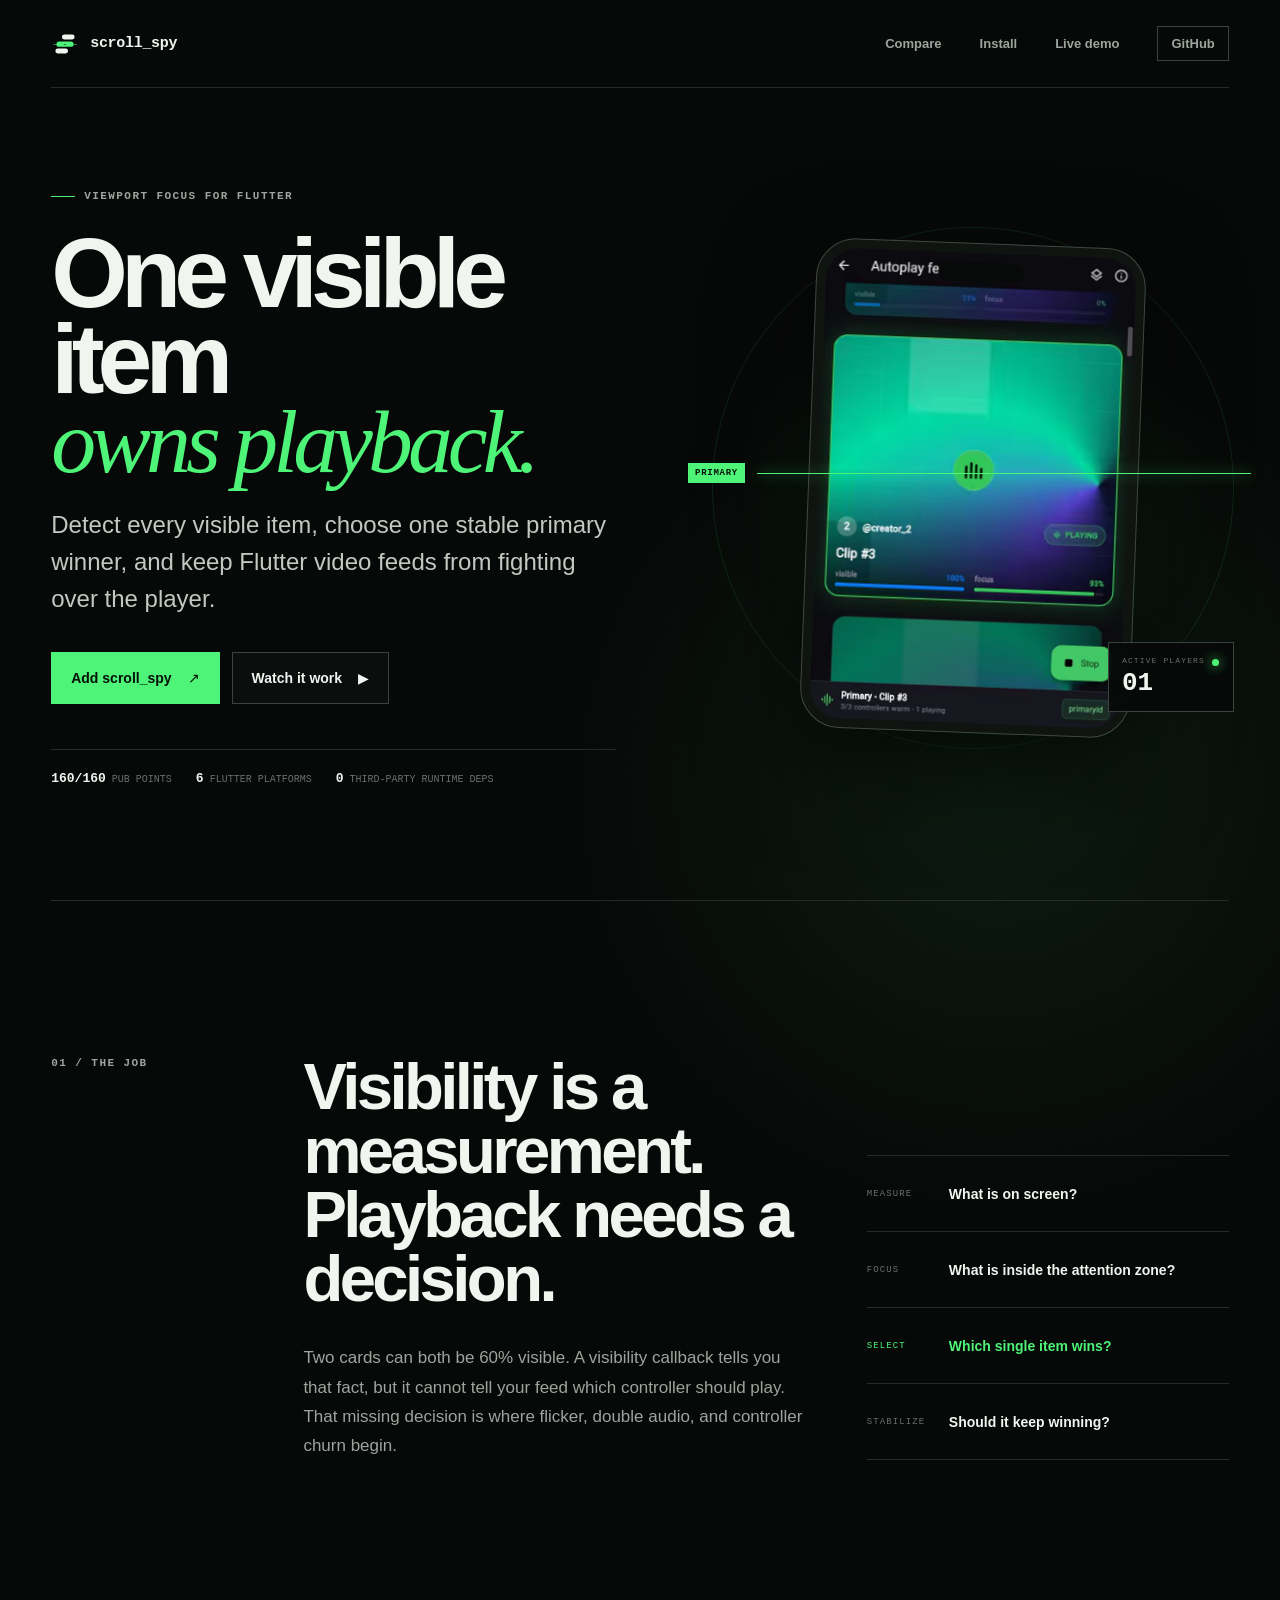
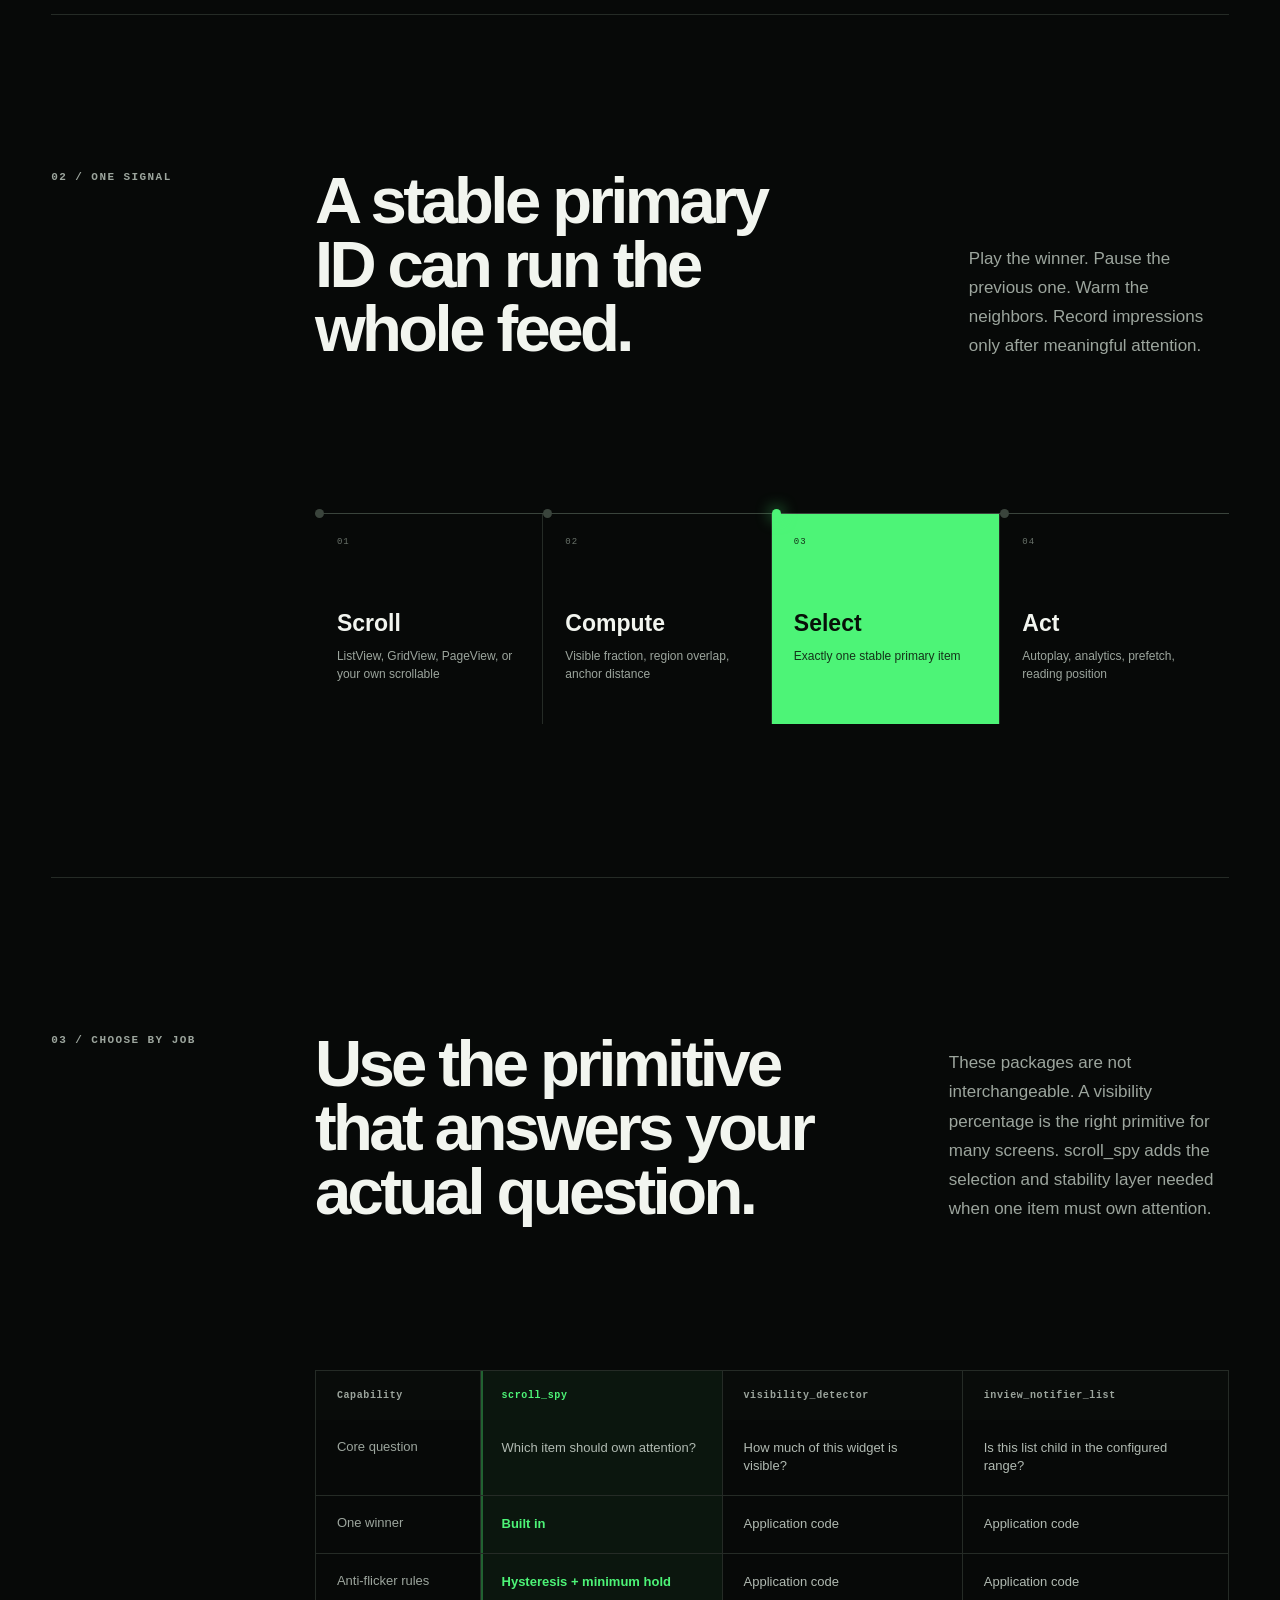
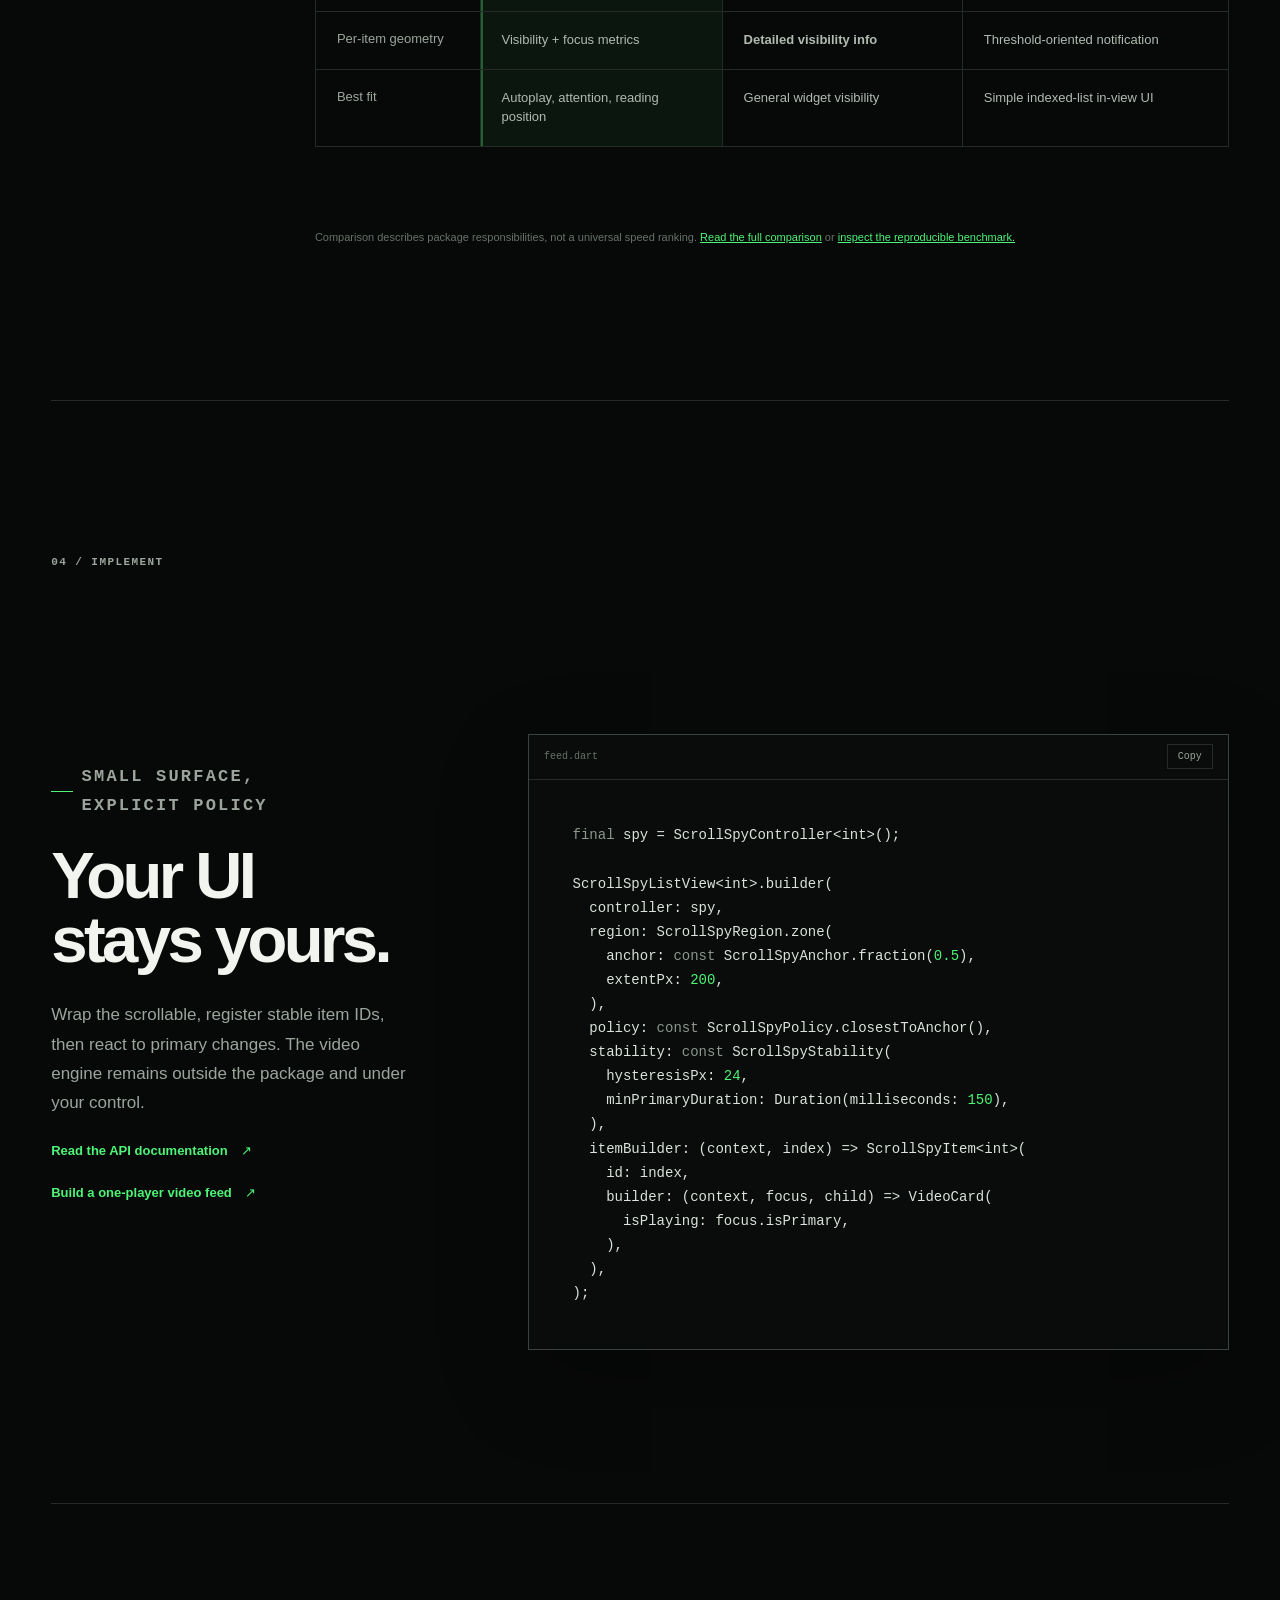
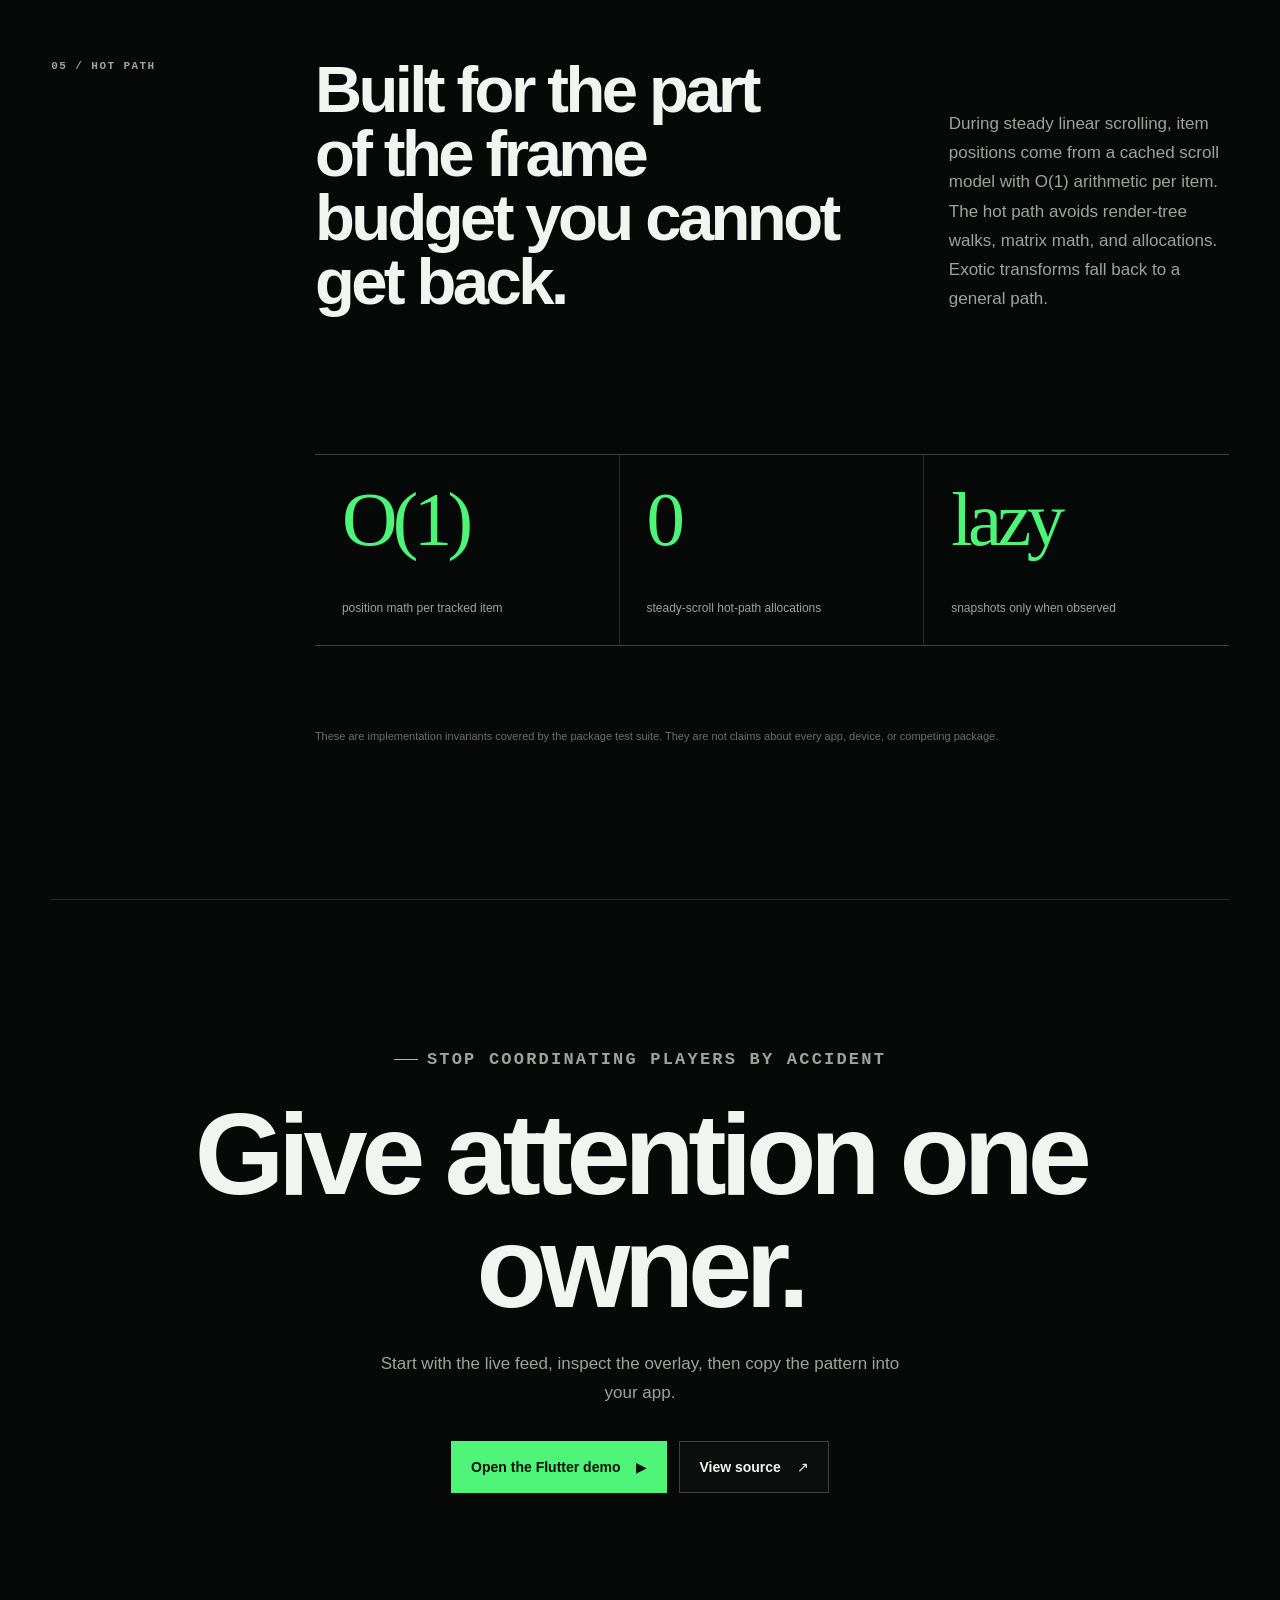
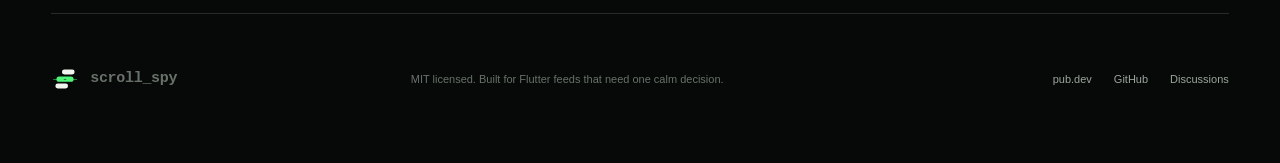
==== commit 57eef0d5: "feat: launch the Primary Rail brand" ====
--- a/website/index.html
+++ b/website/index.html
@@ -19,7 +19,10 @@
     <meta name="robots" content="index, follow, max-image-preview:large" />
     <link rel="canonical" href="https://omar-hanafy.github.io/scroll-spy/" />
     <link rel="alternate" type="text/plain" href="llms.txt" title="scroll_spy package context" />
-    <link rel="icon" href="assets/scroll-spy-icon.png" type="image/png" />
+    <link rel="icon" href="assets/favicon-16.png" type="image/png" sizes="16x16" />
+    <link rel="icon" href="assets/favicon-32.png" type="image/png" sizes="32x32" />
+    <link rel="apple-touch-icon" href="assets/apple-touch-icon.png" sizes="180x180" />
+    <link rel="manifest" href="site.webmanifest" />
 
     <meta property="og:type" content="website" />
     <meta property="og:site_name" content="scroll_spy" />
@@ -31,7 +34,7 @@
     <meta property="og:url" content="https://omar-hanafy.github.io/scroll-spy/" />
     <meta
       property="og:image"
-      content="https://omar-hanafy.github.io/scroll-spy/assets/social-preview.png"
+      content="https://omar-hanafy.github.io/scroll-spy/assets/social-preview.png?v=1.0.3"
     />
     <meta property="og:image:width" content="1200" />
     <meta property="og:image:height" content="630" />
@@ -45,8 +48,9 @@
     />
     <meta
       name="twitter:image"
-      content="https://omar-hanafy.github.io/scroll-spy/assets/social-preview.png"
-    />
+      content="https://omar-hanafy.github.io/scroll-spy/assets/social-preview.png?v=1.0.3"
+    />
+    <meta name="twitter:image:alt" content="scroll_spy selecting one primary card in a Flutter video feed" />
 
     <script type="application/ld+json">
       {
@@ -54,6 +58,7 @@
         "@type": "SoftwareSourceCode",
         "name": "scroll_spy",
         "description": "Viewport-aware focus detection and stable primary item selection for Flutter scrollables.",
+        "image": "https://omar-hanafy.github.io/scroll-spy/assets/scroll-spy-icon.png",
         "codeRepository": "https://github.com/omar-hanafy/scroll_spy",
         "downloadUrl": "https://pub.dev/packages/scroll_spy",
         "license": "https://opensource.org/licenses/MIT",
@@ -79,7 +84,7 @@
 
     <header class="site-header">
       <a class="wordmark" href="#top" aria-label="scroll_spy home">
-        <span class="wordmark-mark" aria-hidden="true"></span>
+        <img class="wordmark-mark" src="assets/scroll-spy-mark-dark.svg" alt="" aria-hidden="true" />
         <span>scroll_spy</span>
       </a>
       <nav aria-label="Primary navigation">
@@ -321,7 +326,7 @@
     </main>
 
     <footer>
-      <a class="wordmark" href="#top"><span class="wordmark-mark" aria-hidden="true"></span><span>scroll_spy</span></a>
+      <a class="wordmark" href="#top"><img class="wordmark-mark" src="assets/scroll-spy-mark-dark.svg" alt="" aria-hidden="true" /><span>scroll_spy</span></a>
       <p>MIT licensed. Built for Flutter feeds that need one calm decision.</p>
       <div>
         <a href="https://pub.dev/packages/scroll_spy">pub.dev</a>
--- a/website/styles.css
+++ b/website/styles.css
@@ -114,12 +114,10 @@
 }
 
 .wordmark-mark {
-  display: inline-block;
-  width: 10px;
-  height: 10px;
-  border: 2px solid var(--signal);
-  border-radius: 50%;
-  box-shadow: 0 0 18px rgb(77 244 119 / 60%);
+  display: block;
+  width: 28px;
+  height: 28px;
+  object-fit: contain;
 }
 
 nav {
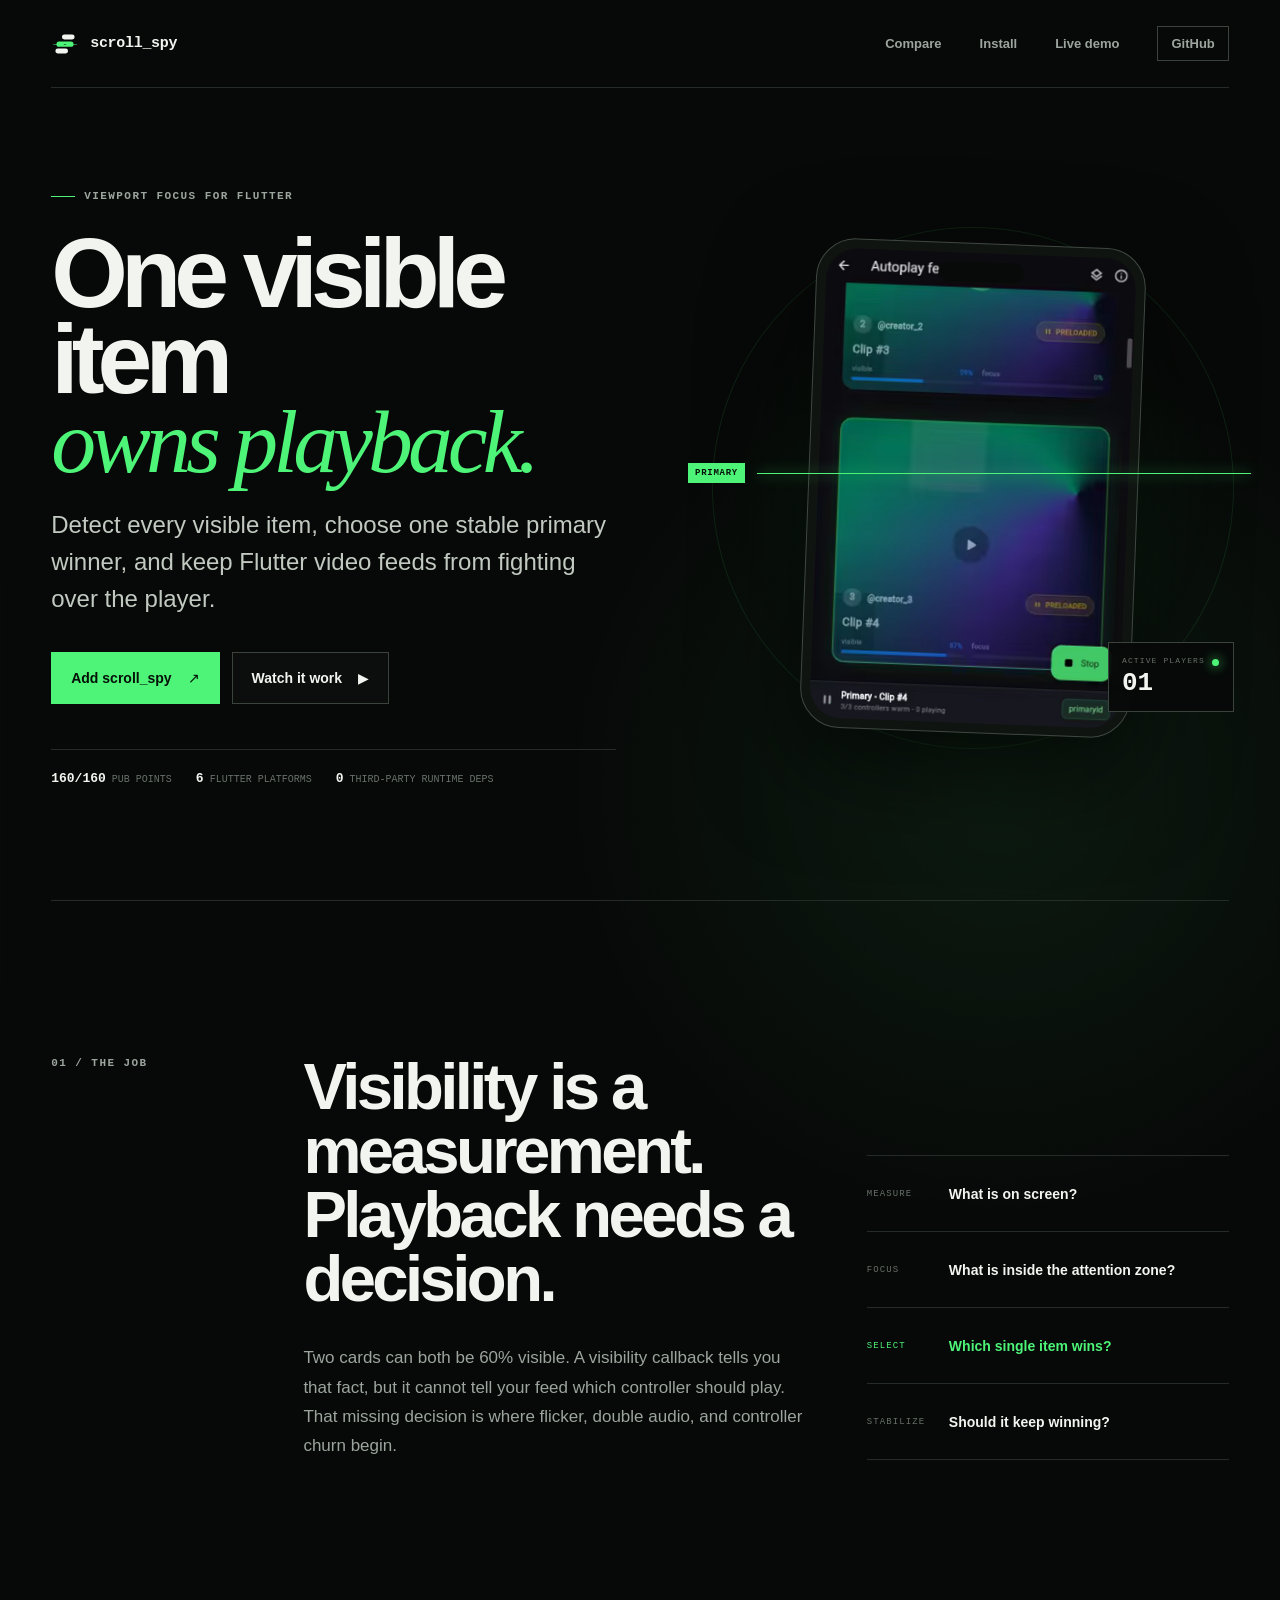
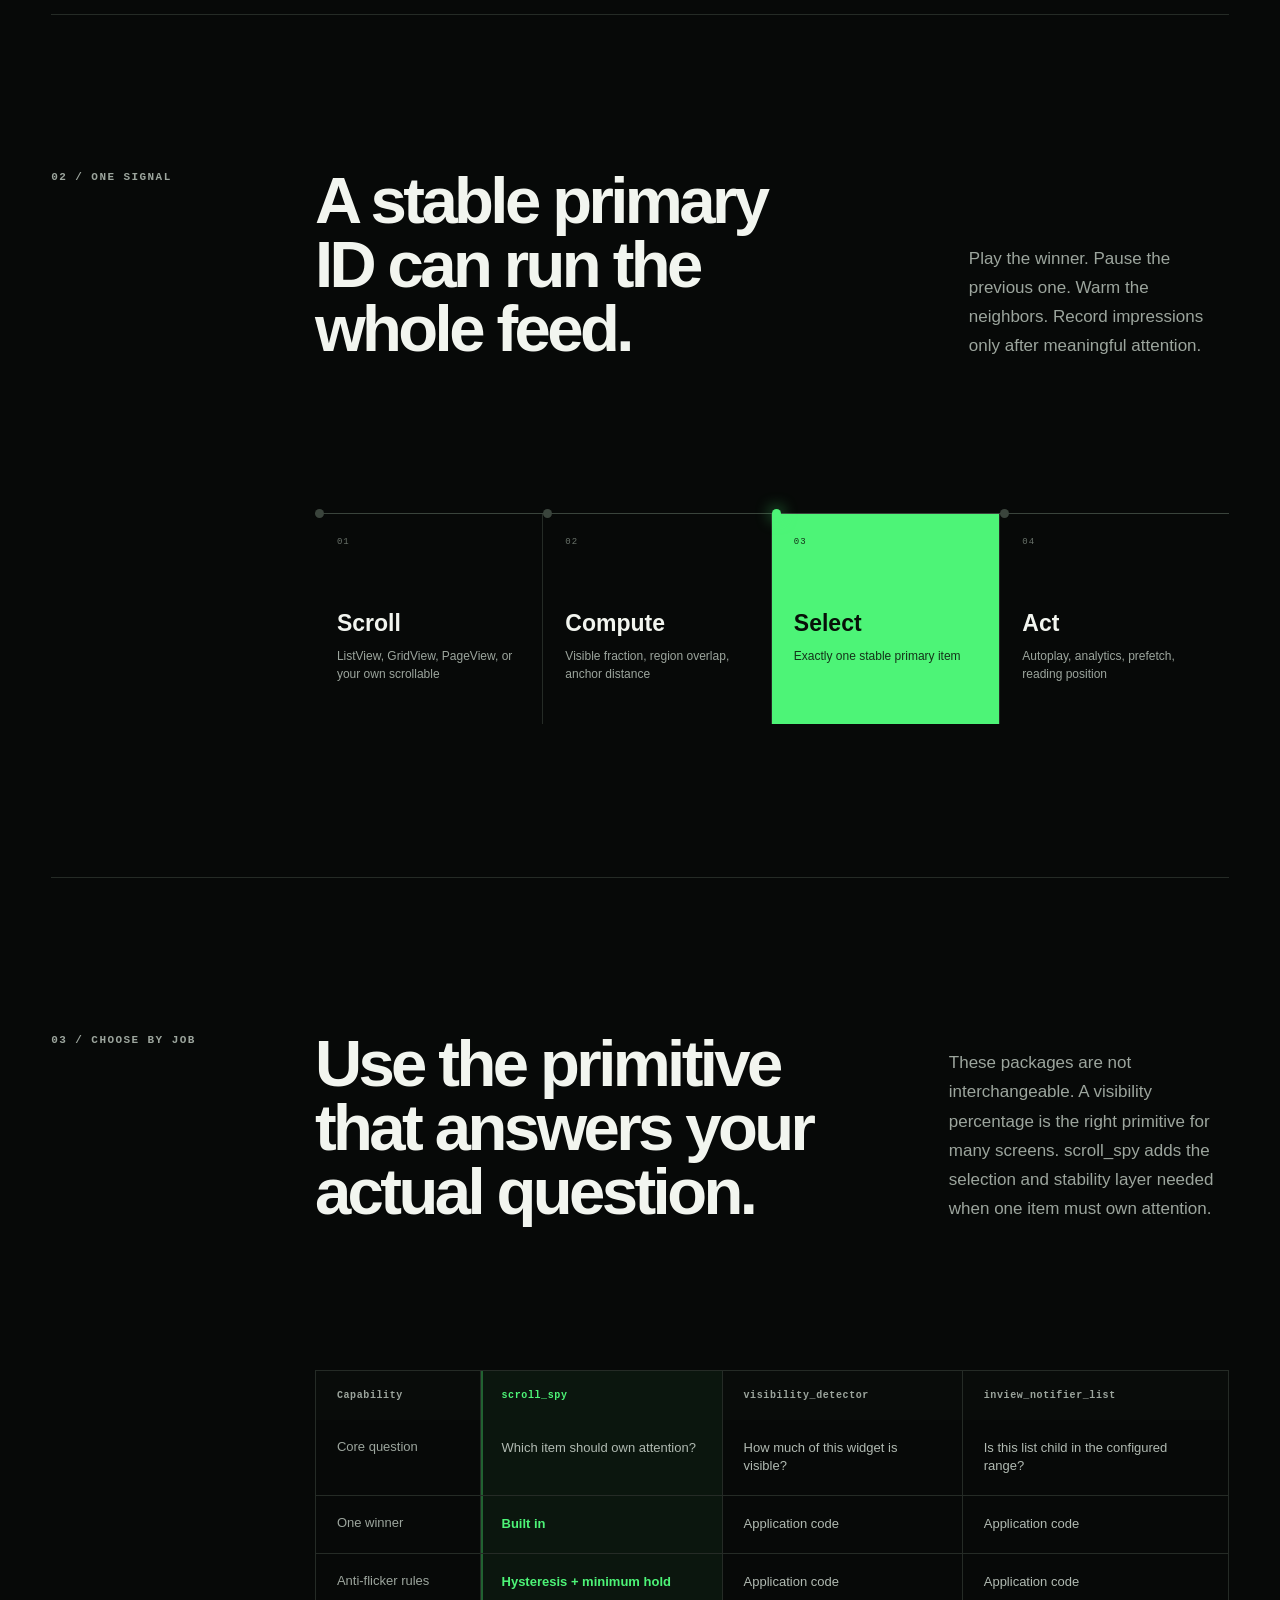
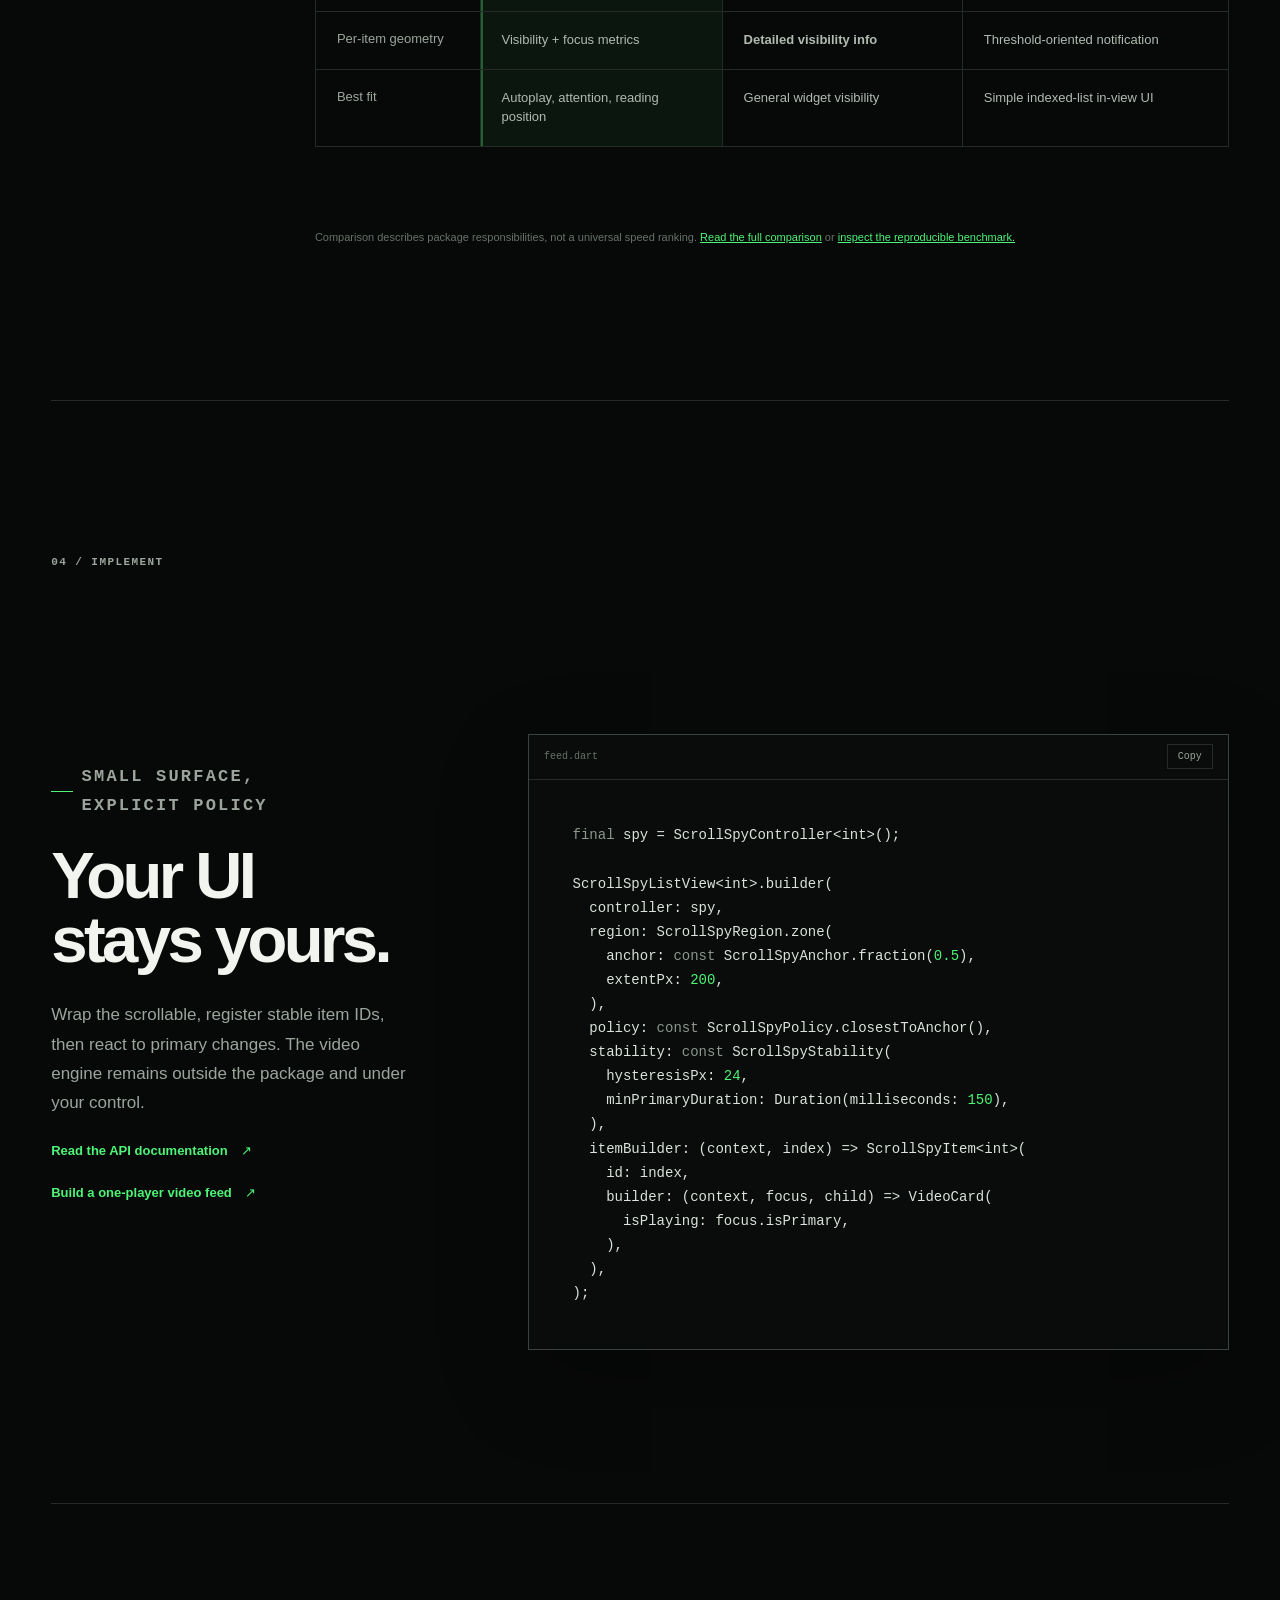
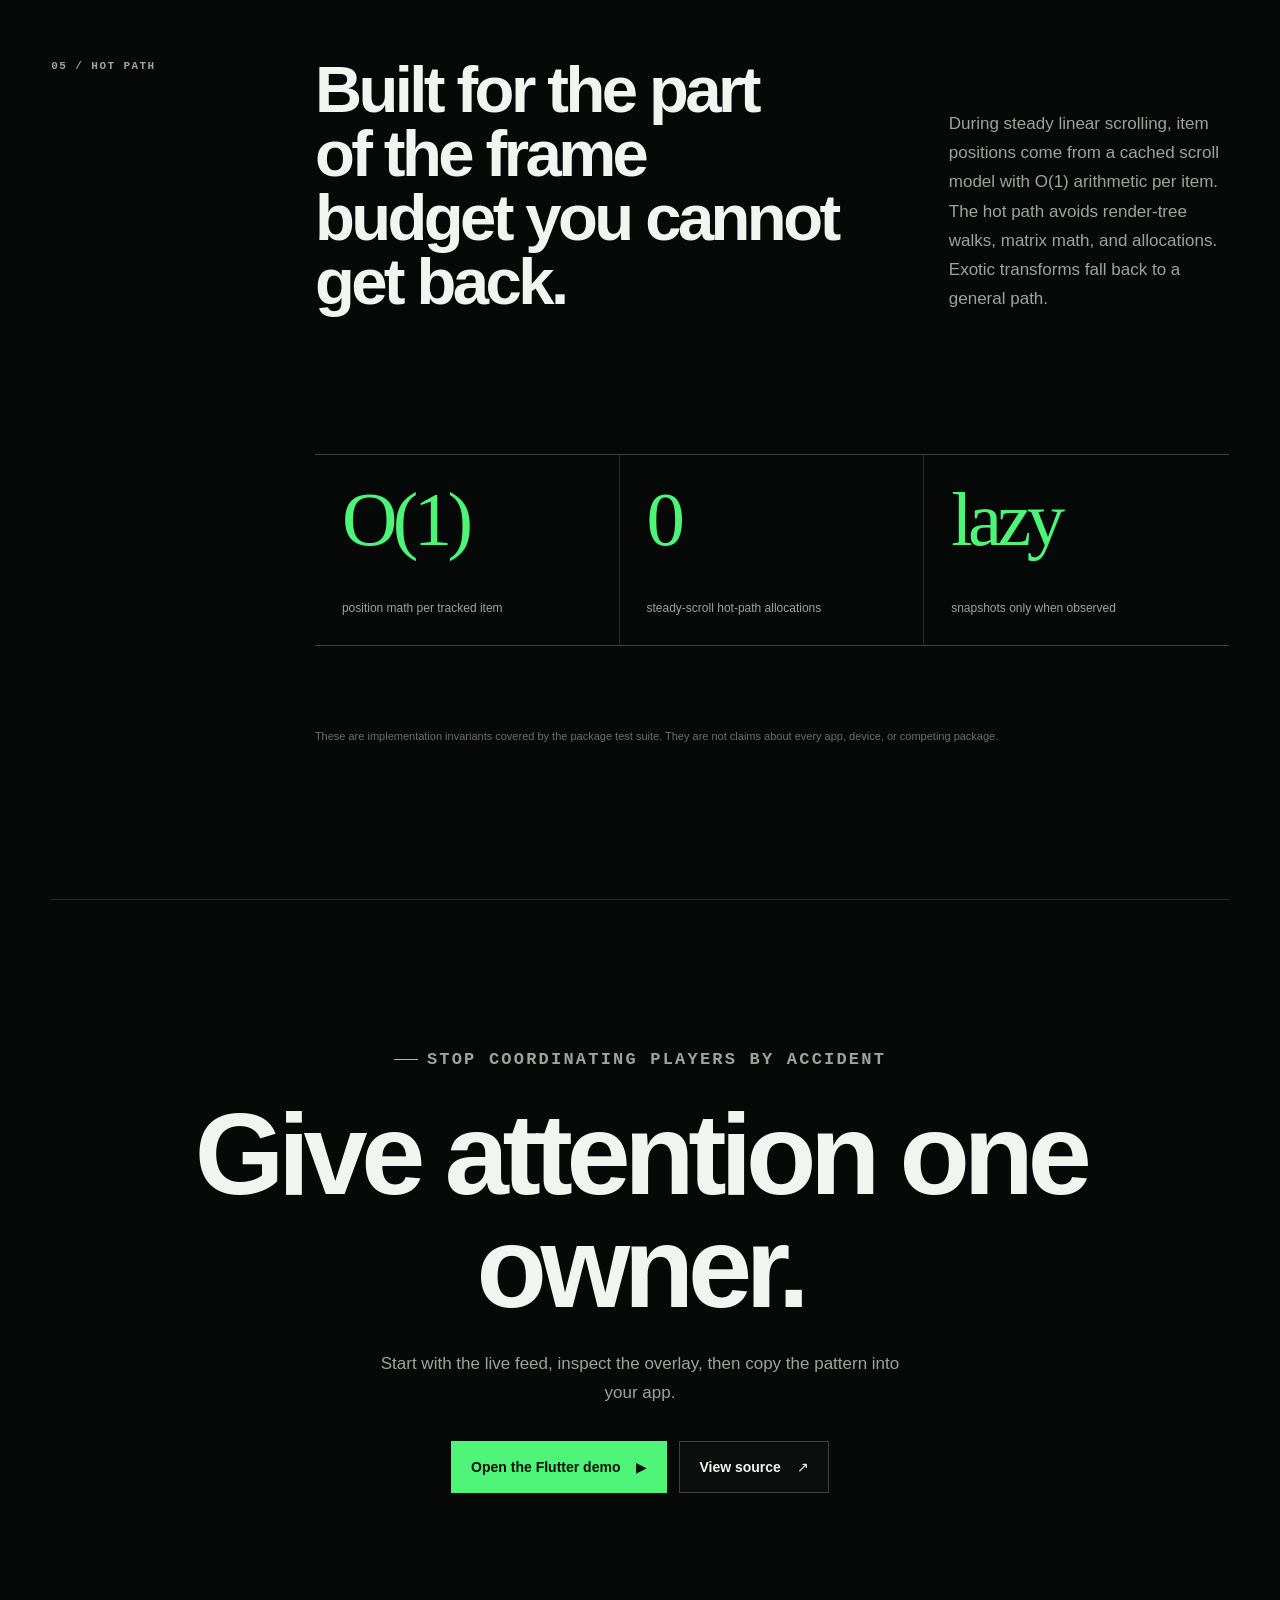
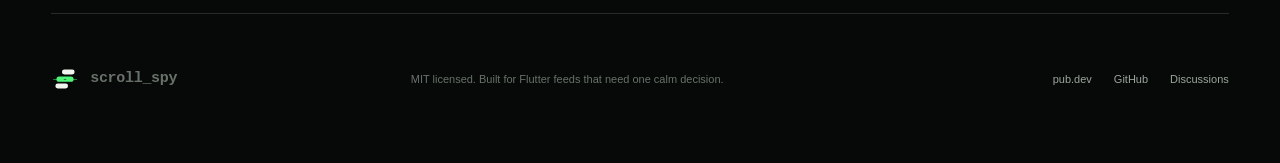
==== commit a349f42a: "fix: slow the pub.dev demo GIF" ====
--- a/website/index.html
+++ b/website/index.html
@@ -34,7 +34,7 @@
     <meta property="og:url" content="https://omar-hanafy.github.io/scroll-spy/" />
     <meta
       property="og:image"
-      content="https://omar-hanafy.github.io/scroll-spy/assets/social-preview.png?v=1.0.3"
+      content="https://omar-hanafy.github.io/scroll-spy/assets/social-preview.png?v=1.0.4"
     />
     <meta property="og:image:width" content="1200" />
     <meta property="og:image:height" content="630" />
@@ -48,7 +48,7 @@
     />
     <meta
       name="twitter:image"
-      content="https://omar-hanafy.github.io/scroll-spy/assets/social-preview.png?v=1.0.3"
+      content="https://omar-hanafy.github.io/scroll-spy/assets/social-preview.png?v=1.0.4"
     />
     <meta name="twitter:image:alt" content="scroll_spy selecting one primary card in a Flutter video feed" />
 
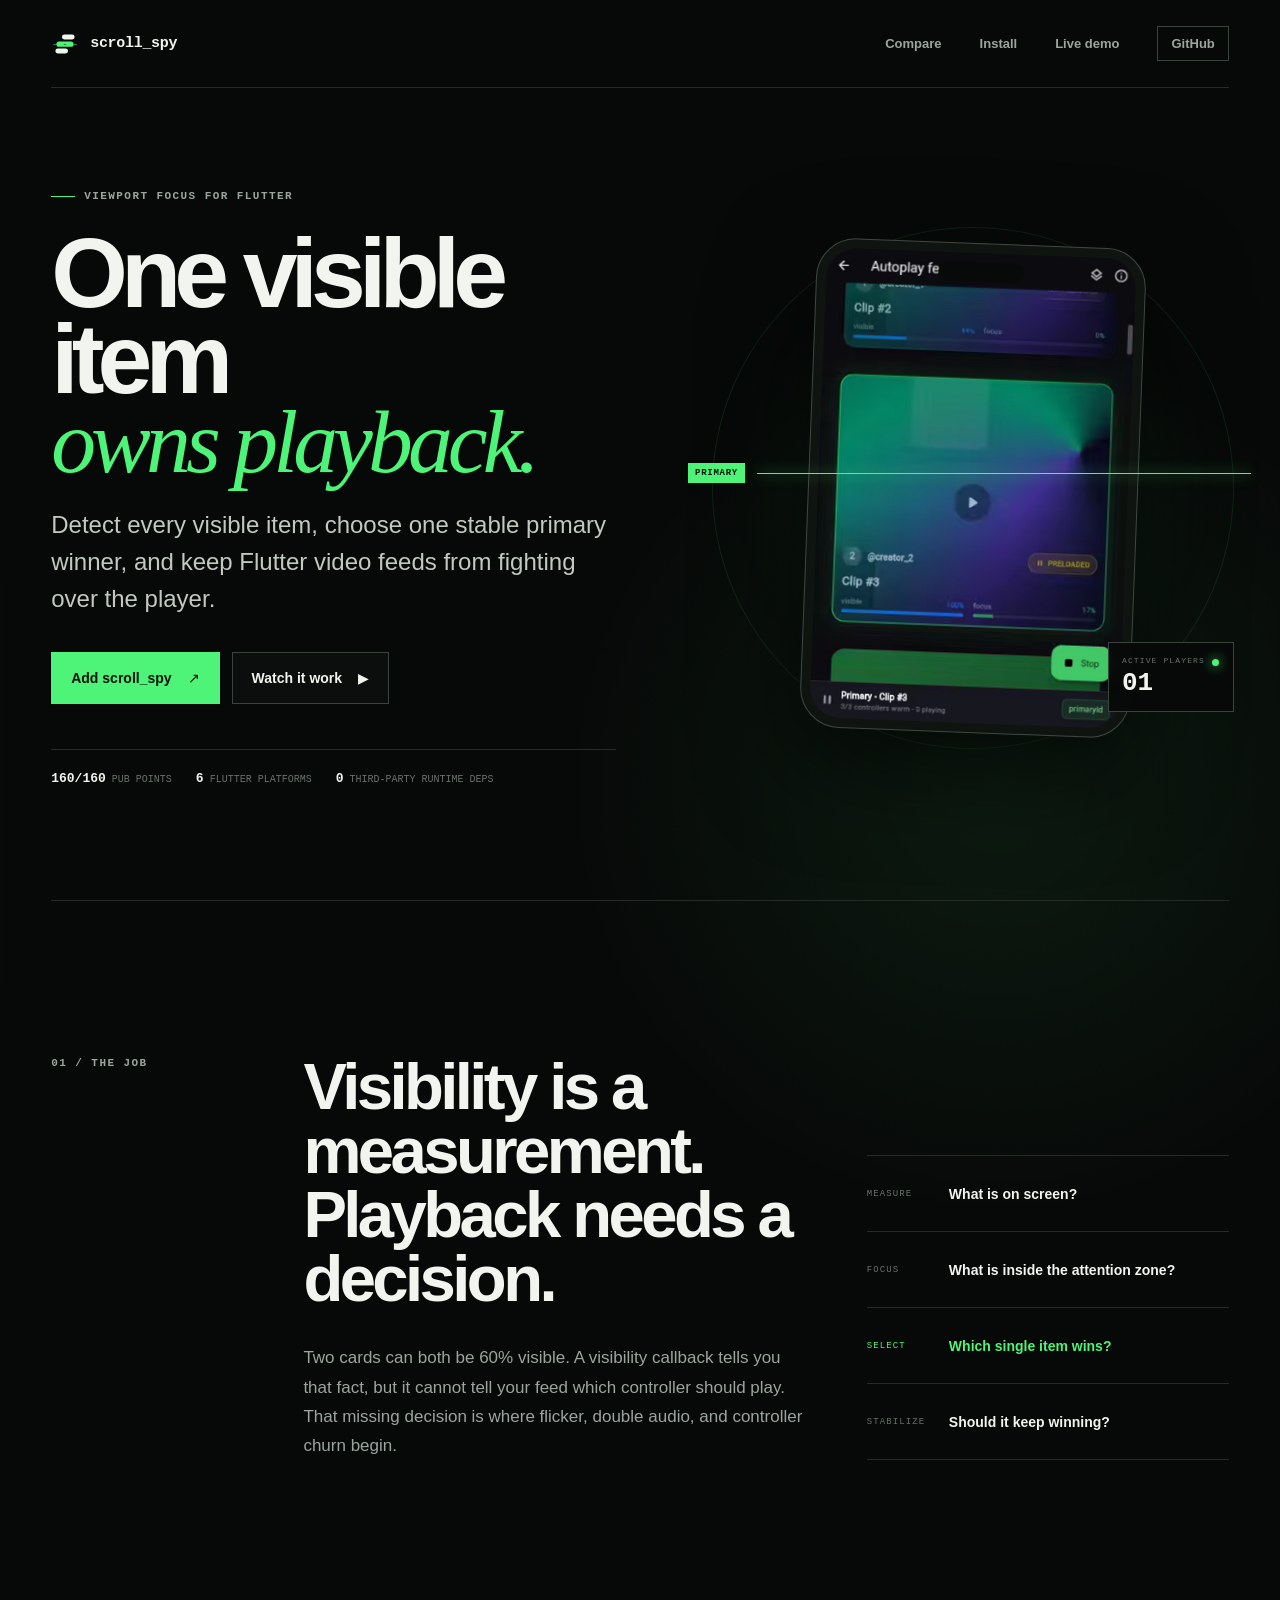
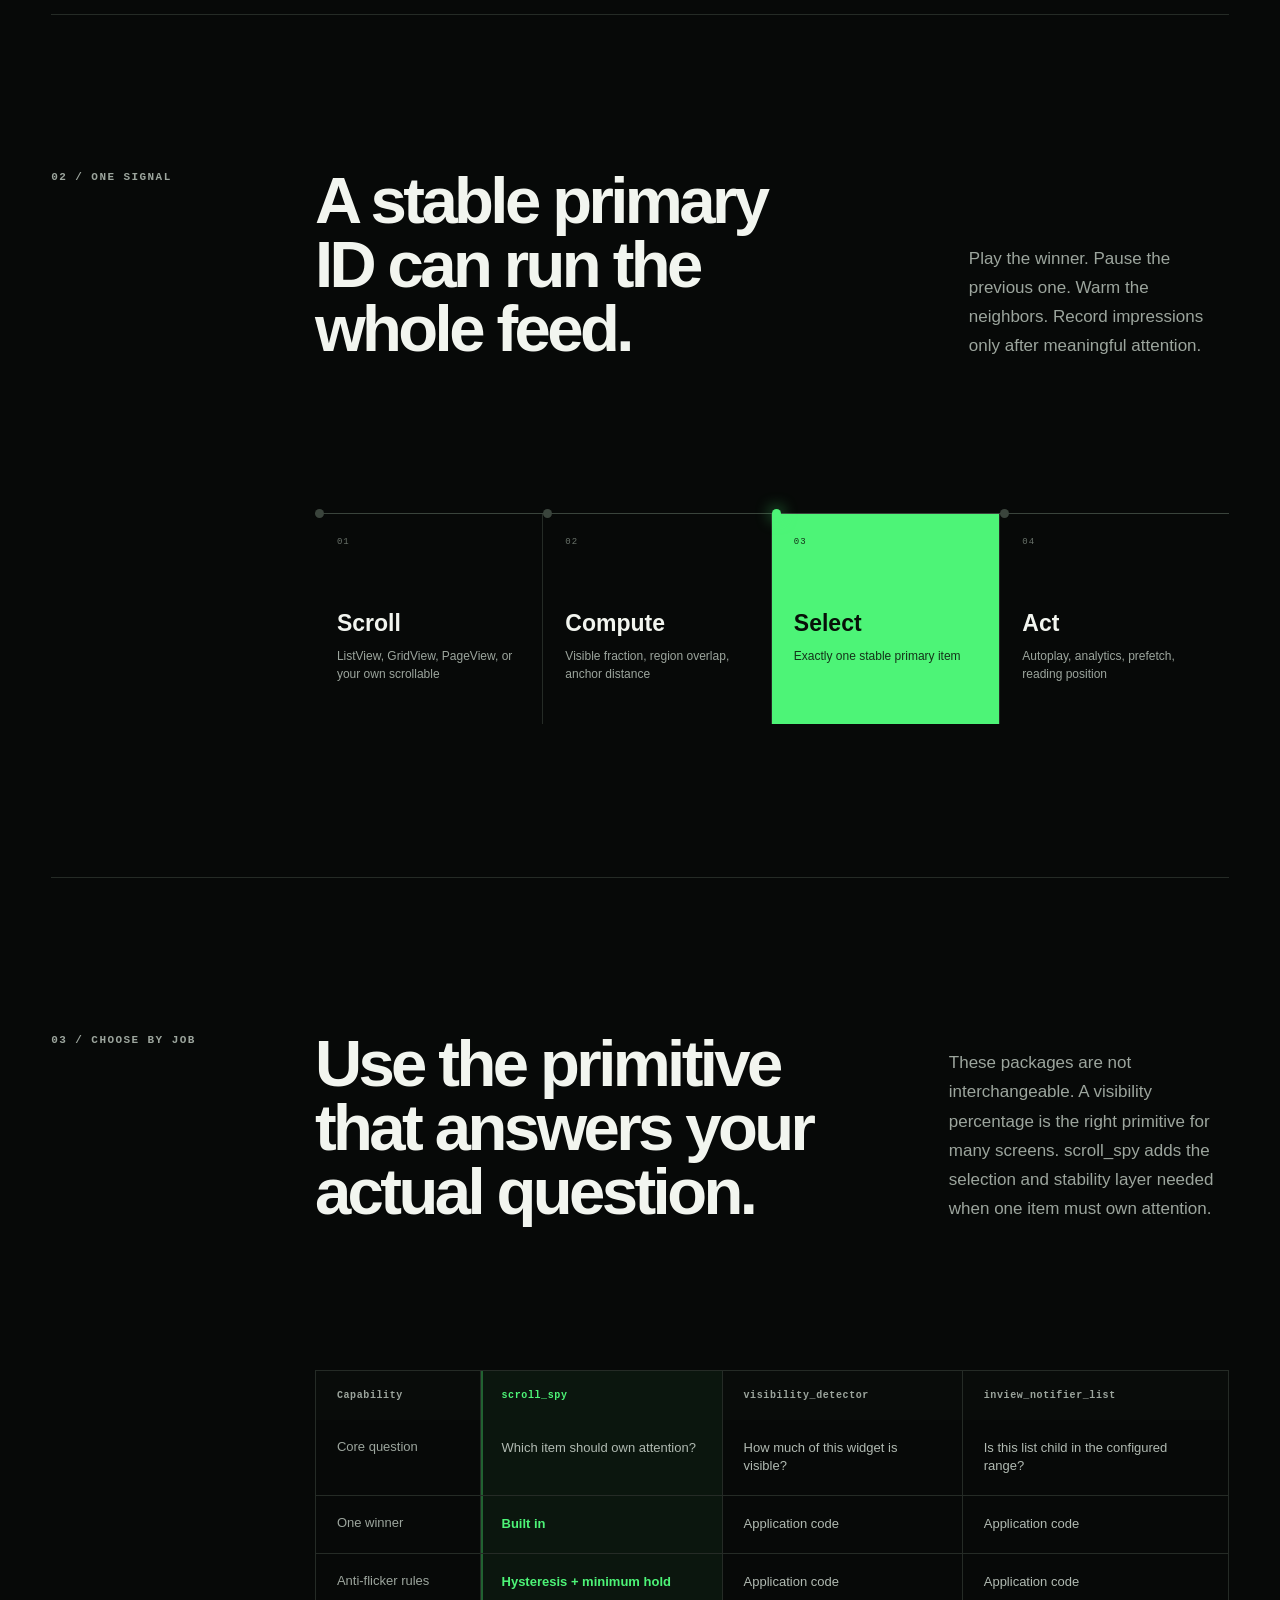
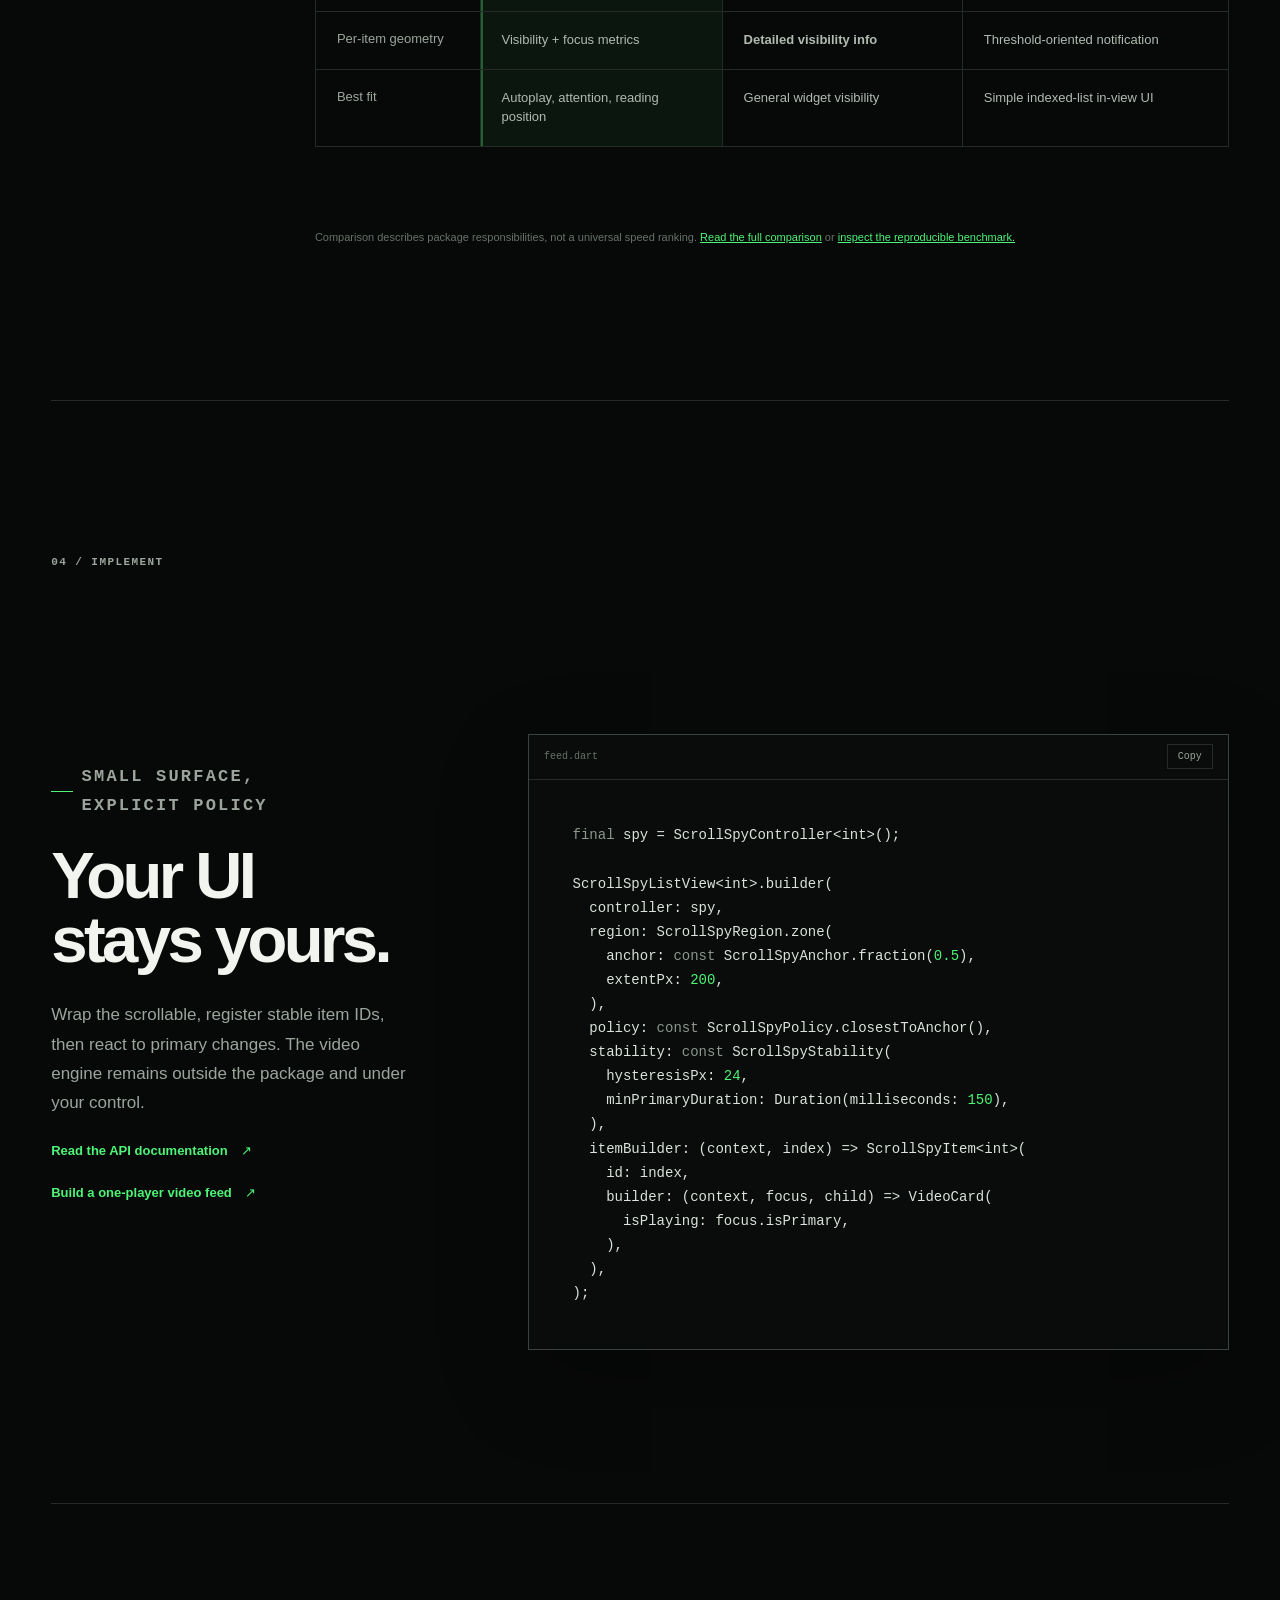
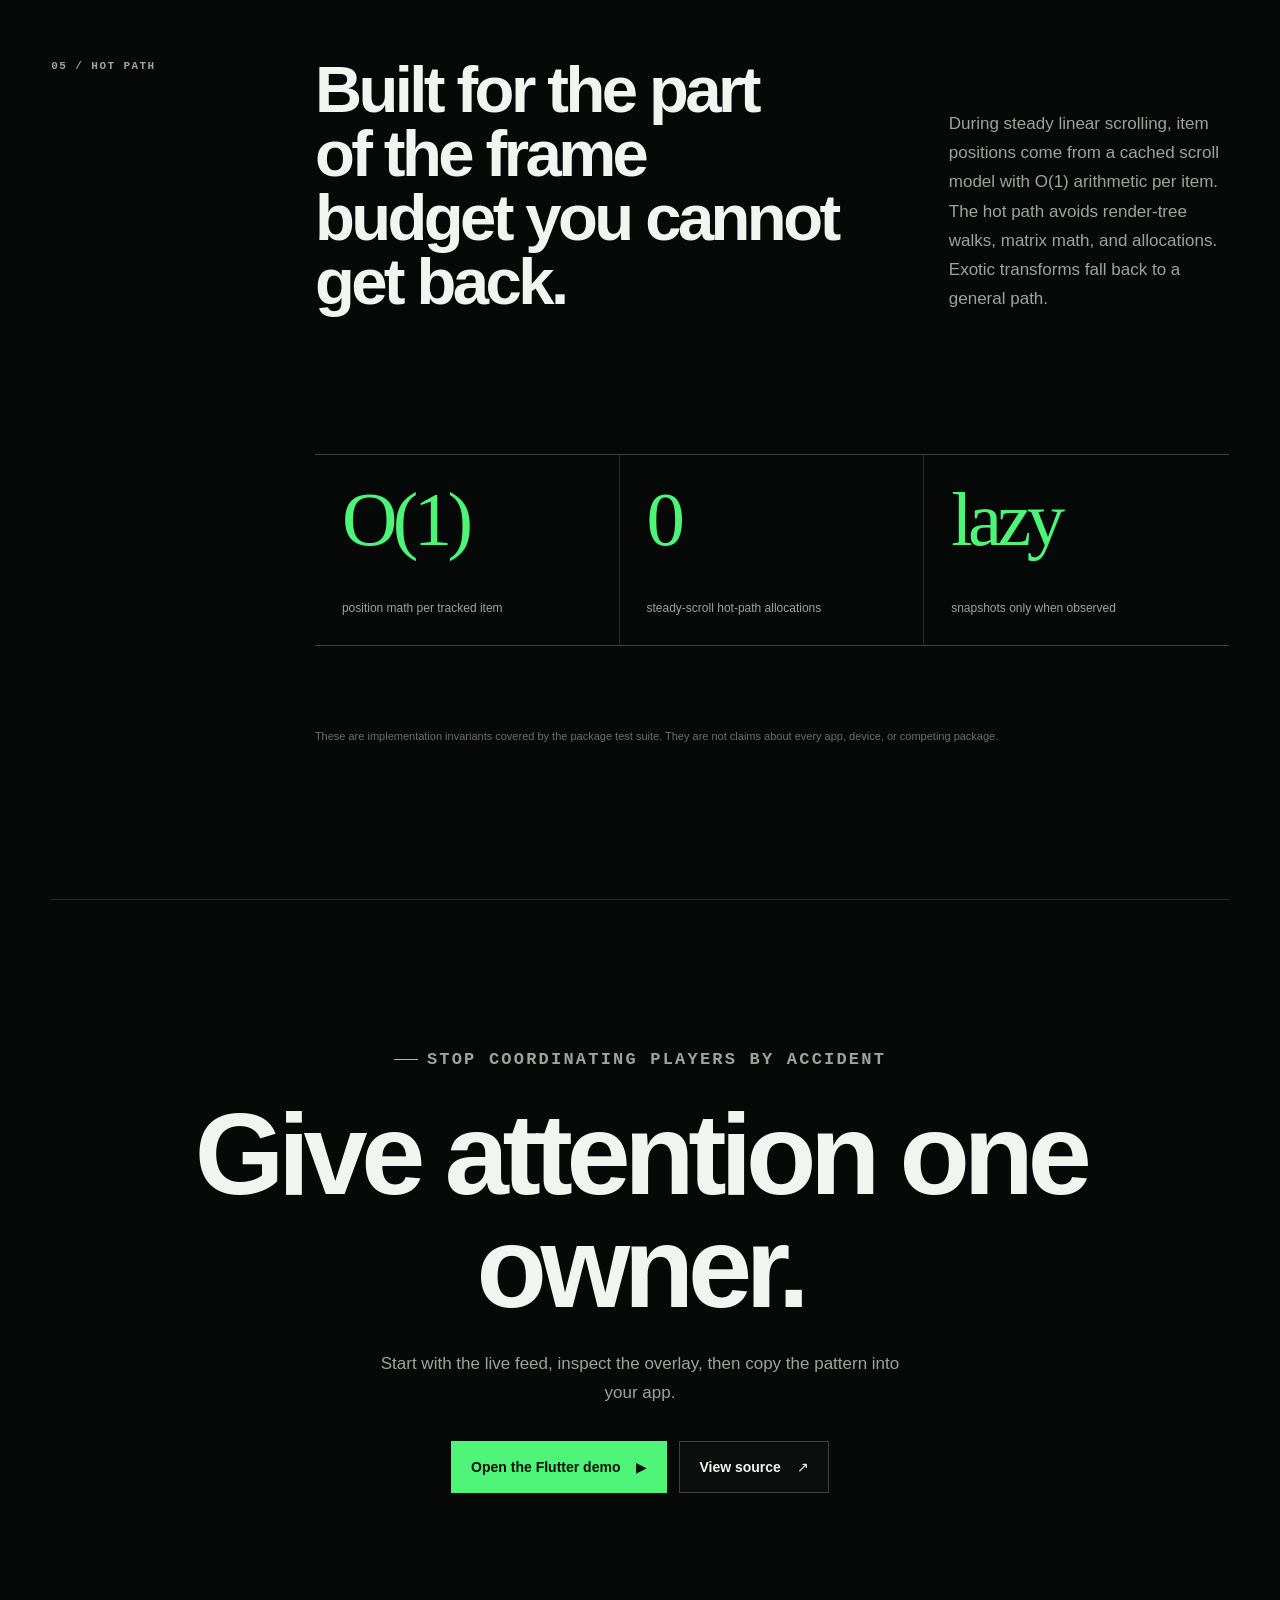
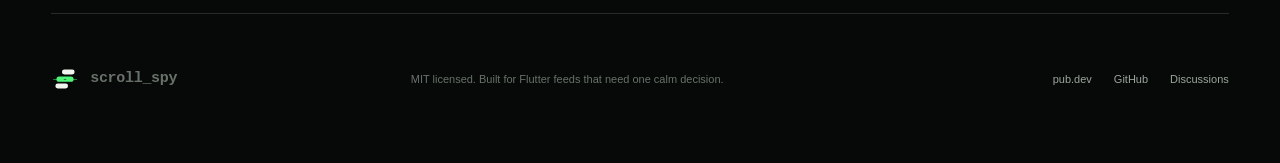
==== commit 23106f2f: "release: prepare scroll_spy 1.0.5" ====
--- a/website/index.html
+++ b/website/index.html
@@ -34,7 +34,7 @@
     <meta property="og:url" content="https://omar-hanafy.github.io/scroll-spy/" />
     <meta
       property="og:image"
-      content="https://omar-hanafy.github.io/scroll-spy/assets/social-preview.png?v=1.0.4"
+      content="https://omar-hanafy.github.io/scroll-spy/assets/social-preview.png?v=1.0.5"
     />
     <meta property="og:image:width" content="1200" />
     <meta property="og:image:height" content="630" />
@@ -48,7 +48,7 @@
     />
     <meta
       name="twitter:image"
-      content="https://omar-hanafy.github.io/scroll-spy/assets/social-preview.png?v=1.0.4"
+      content="https://omar-hanafy.github.io/scroll-spy/assets/social-preview.png?v=1.0.5"
     />
     <meta name="twitter:image:alt" content="scroll_spy selecting one primary card in a Flutter video feed" />
 
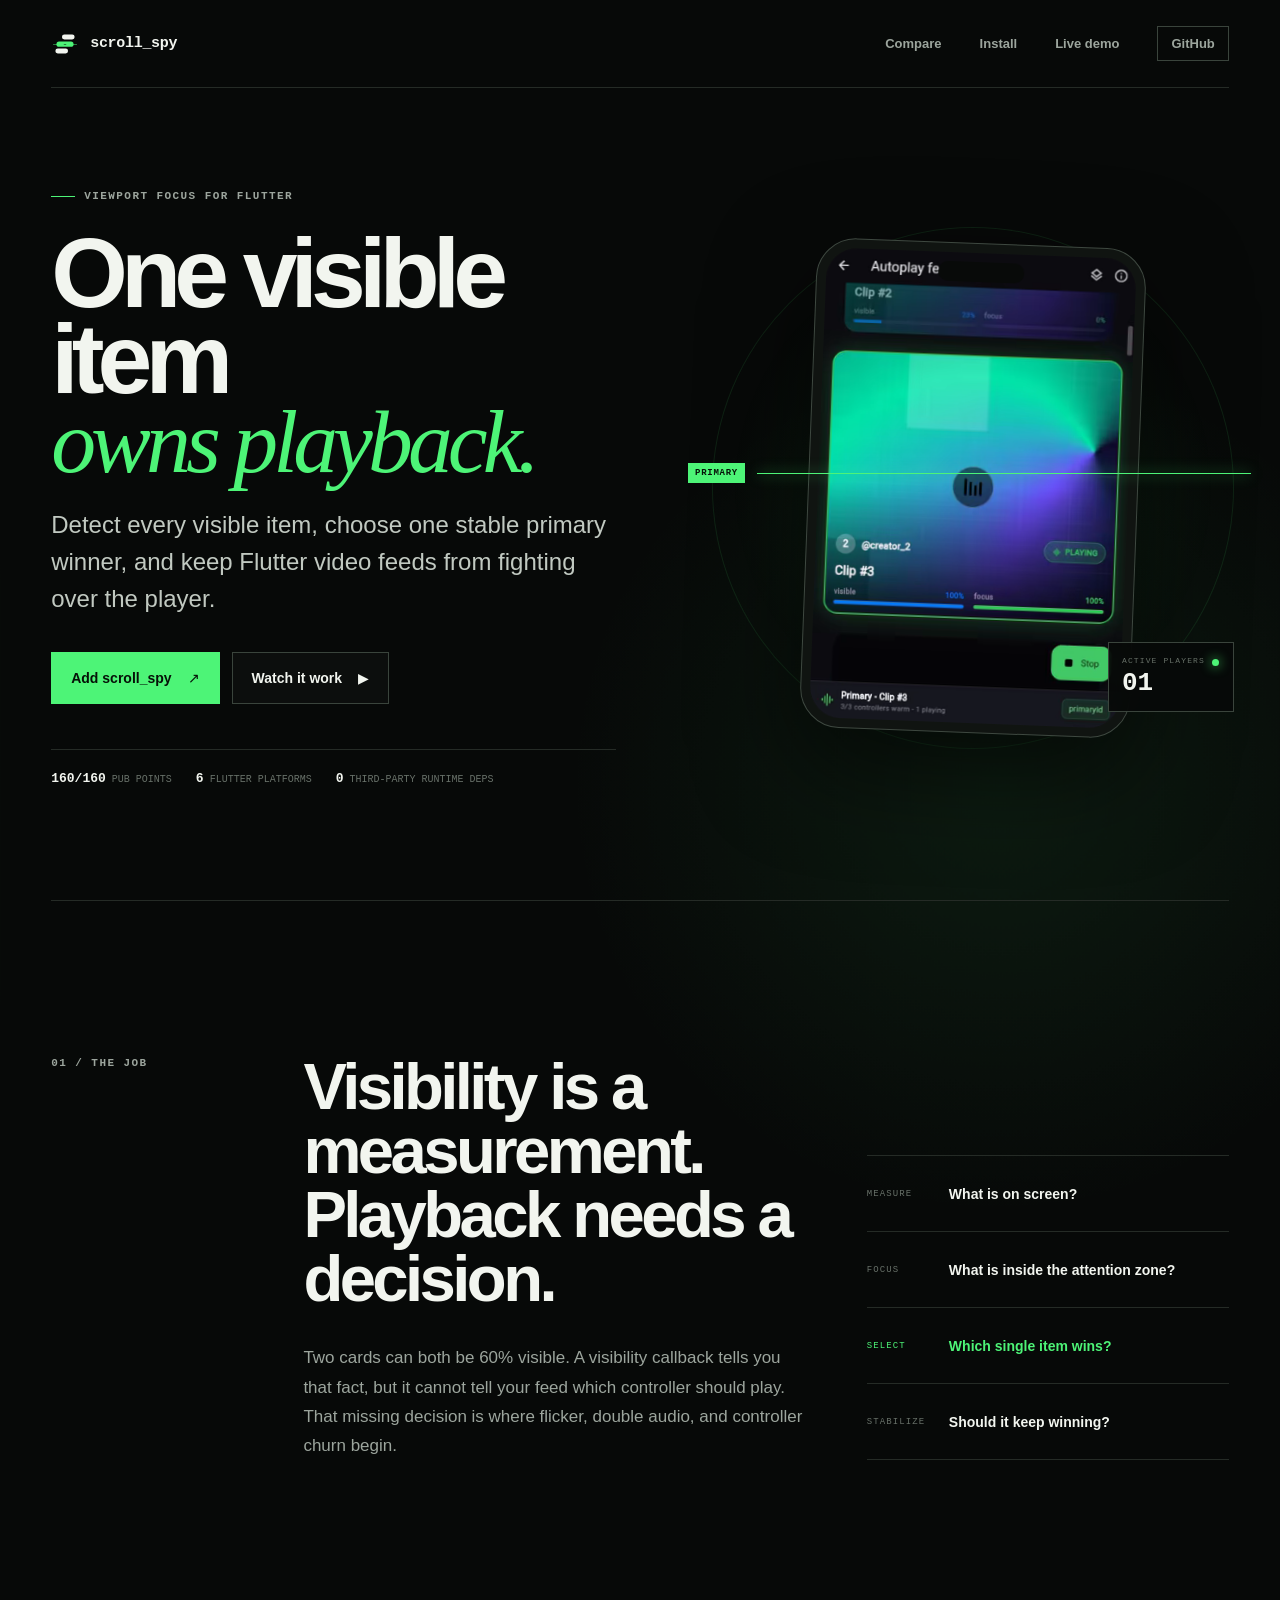
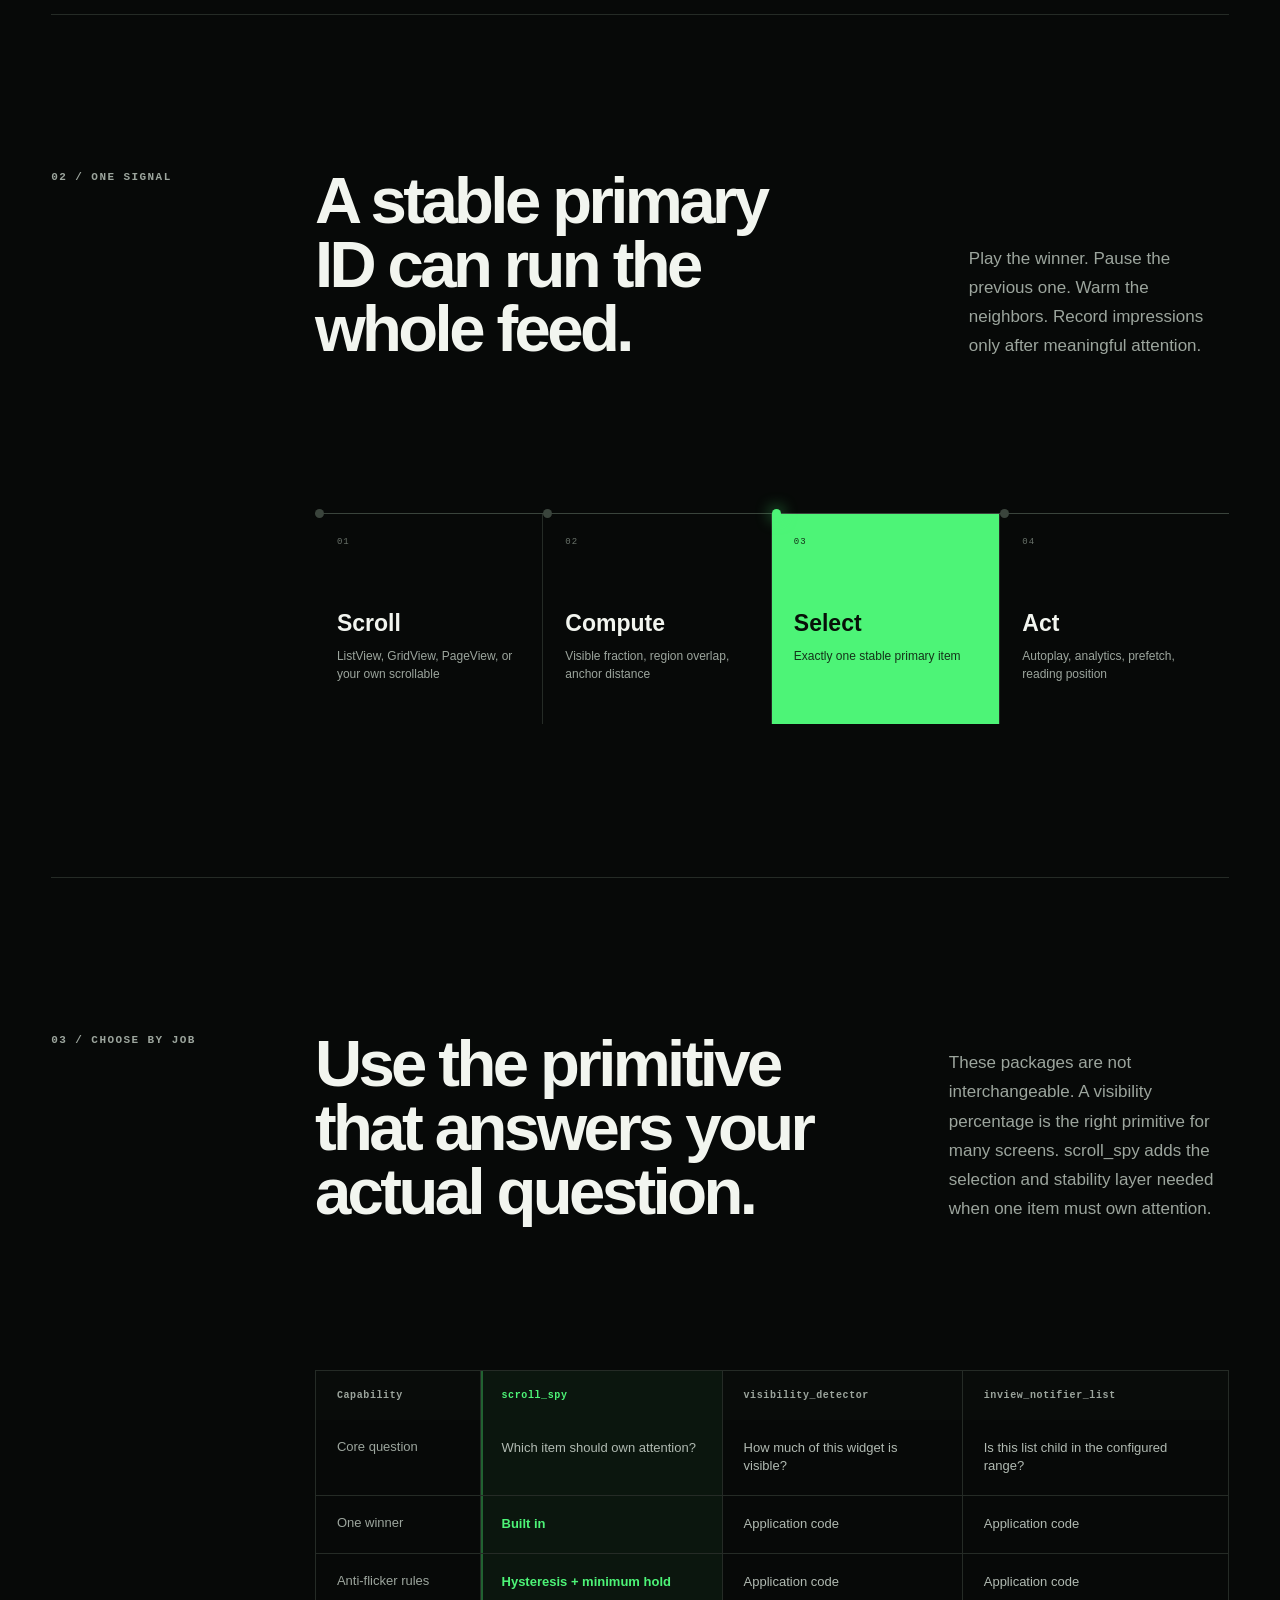
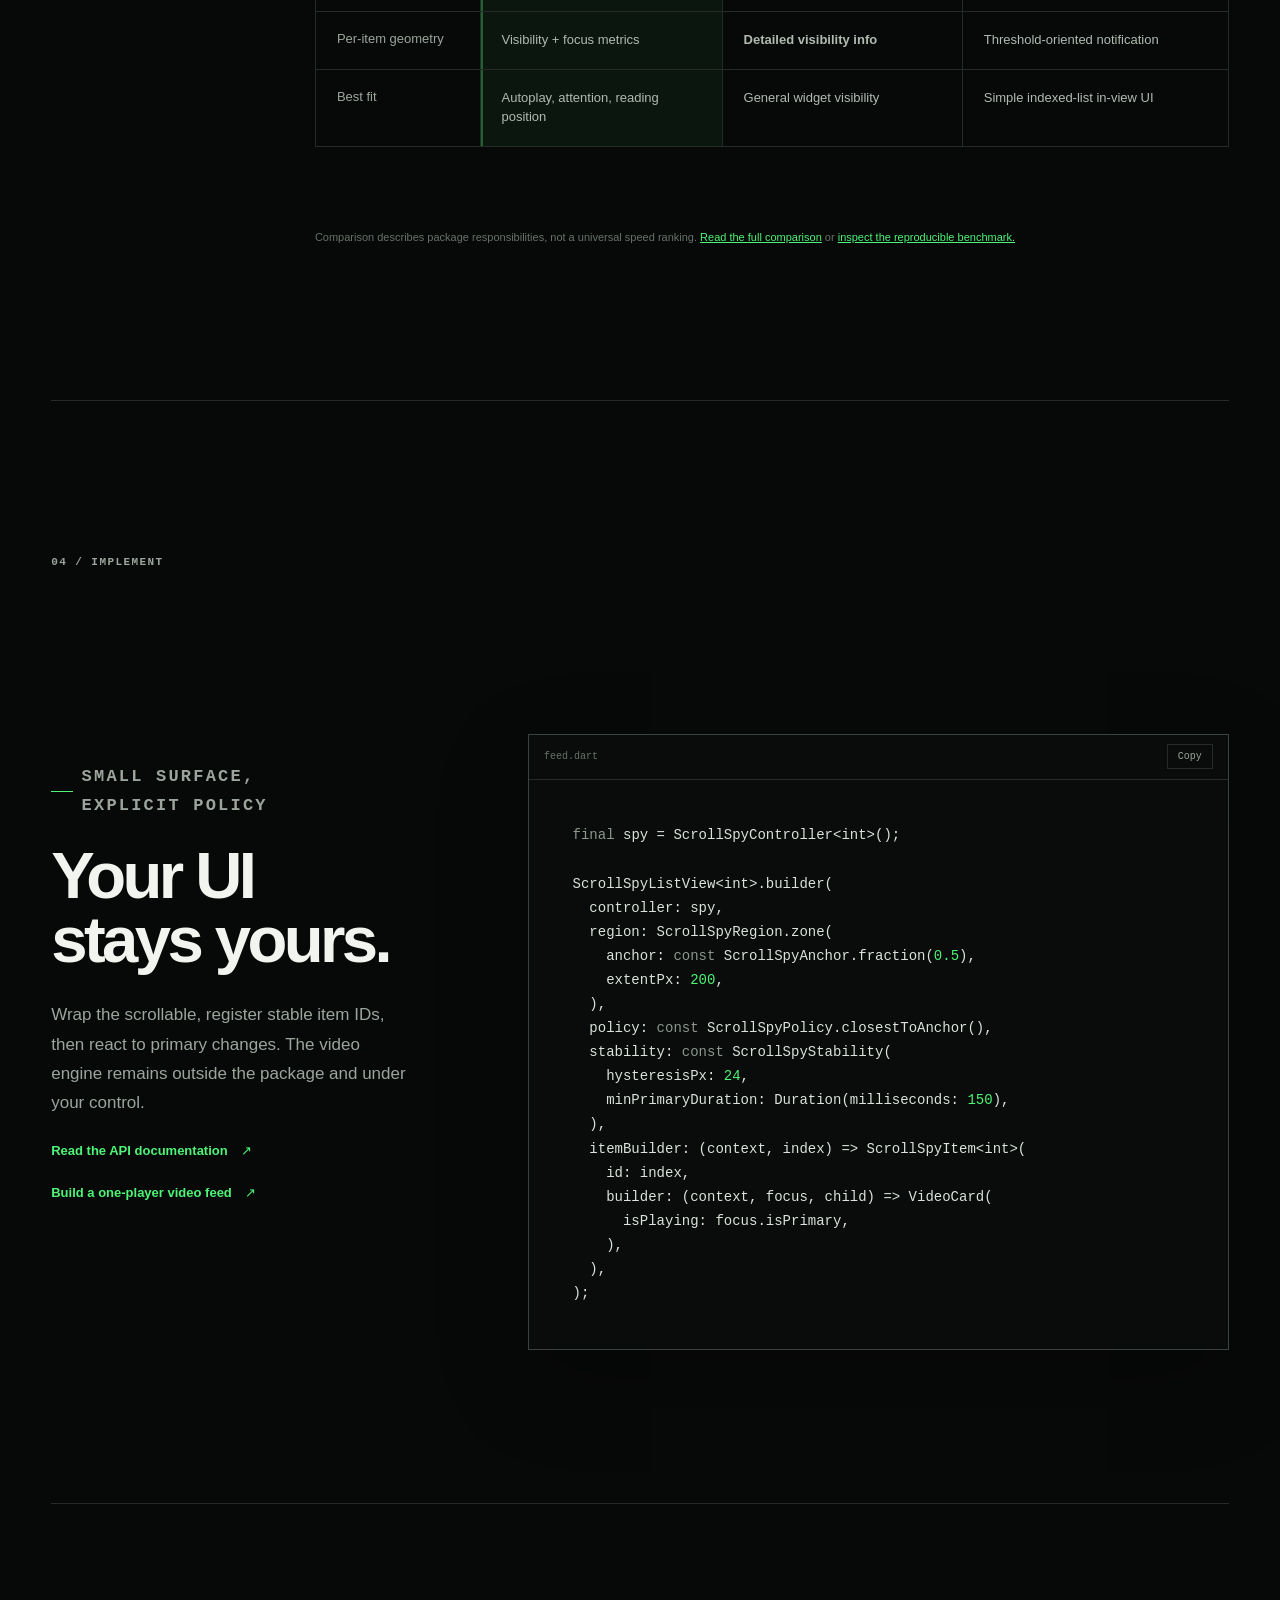
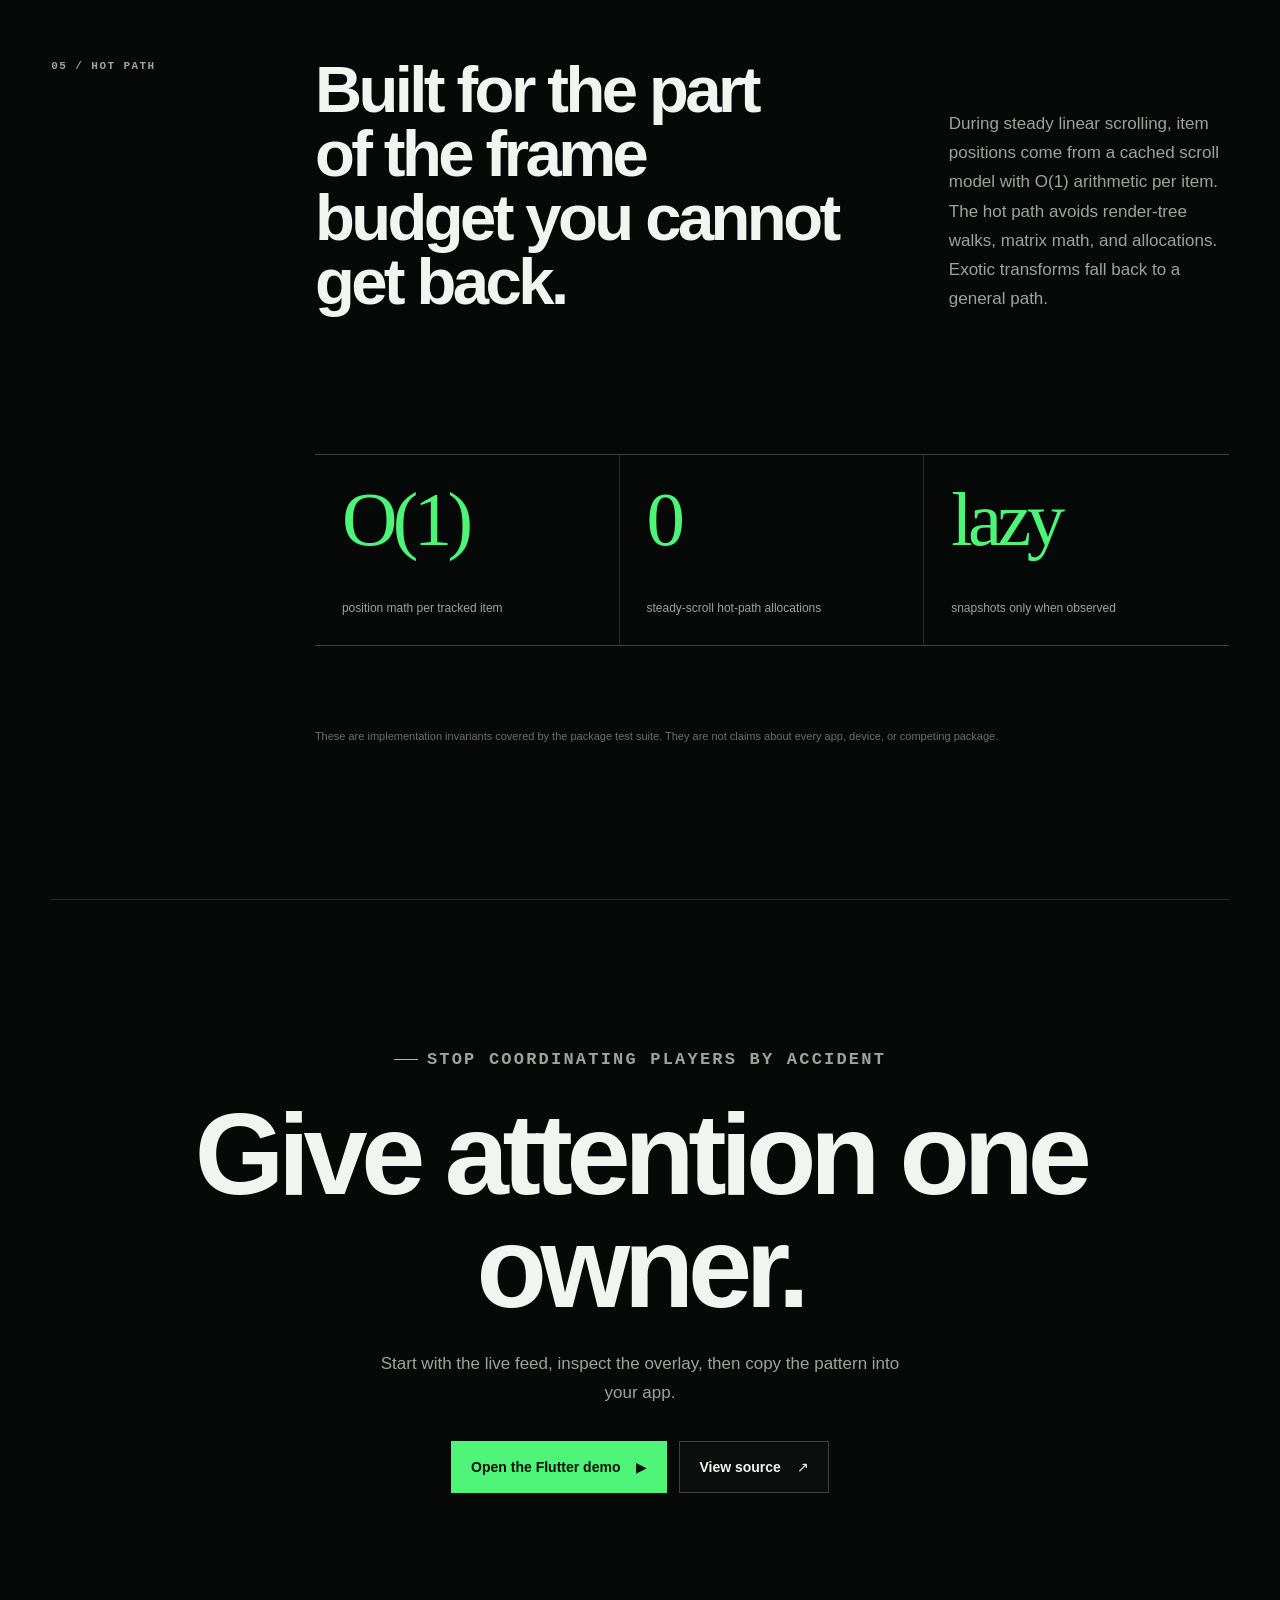
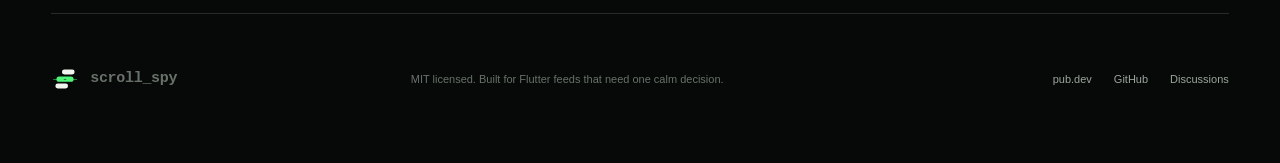
==== commit 94de1b37: "Publish the product site from this repository The site was built here and then pushed into omar-hana" ====
--- a/website/index.html
+++ b/website/index.html
@@ -17,7 +17,7 @@
     />
     <meta name="author" content="Omar Hanafy" />
     <meta name="robots" content="index, follow, max-image-preview:large" />
-    <link rel="canonical" href="https://omar-hanafy.github.io/scroll-spy/" />
+    <link rel="canonical" href="https://omar-hanafy.github.io/scroll_spy/" />
     <link rel="alternate" type="text/plain" href="llms.txt" title="scroll_spy package context" />
     <link rel="icon" href="assets/favicon-16.png" type="image/png" sizes="16x16" />
     <link rel="icon" href="assets/favicon-32.png" type="image/png" sizes="32x32" />
@@ -31,10 +31,10 @@
       property="og:description"
       content="Stable primary item detection for Flutter scrollables, built for autoplay feeds, analytics, reading position, and prefetching."
     />
-    <meta property="og:url" content="https://omar-hanafy.github.io/scroll-spy/" />
+    <meta property="og:url" content="https://omar-hanafy.github.io/scroll_spy/" />
     <meta
       property="og:image"
-      content="https://omar-hanafy.github.io/scroll-spy/assets/social-preview.png?v=1.0.5"
+      content="https://omar-hanafy.github.io/scroll_spy/assets/social-preview.png?v=1.0.5"
     />
     <meta property="og:image:width" content="1200" />
     <meta property="og:image:height" content="630" />
@@ -48,7 +48,7 @@
     />
     <meta
       name="twitter:image"
-      content="https://omar-hanafy.github.io/scroll-spy/assets/social-preview.png?v=1.0.5"
+      content="https://omar-hanafy.github.io/scroll_spy/assets/social-preview.png?v=1.0.5"
     />
     <meta name="twitter:image:alt" content="scroll_spy selecting one primary card in a Flutter video feed" />
 
@@ -58,7 +58,7 @@
         "@type": "SoftwareSourceCode",
         "name": "scroll_spy",
         "description": "Viewport-aware focus detection and stable primary item selection for Flutter scrollables.",
-        "image": "https://omar-hanafy.github.io/scroll-spy/assets/scroll-spy-icon.png",
+        "image": "https://omar-hanafy.github.io/scroll_spy/assets/scroll-spy-icon.png",
         "codeRepository": "https://github.com/omar-hanafy/scroll_spy",
         "downloadUrl": "https://pub.dev/packages/scroll_spy",
         "license": "https://opensource.org/licenses/MIT",
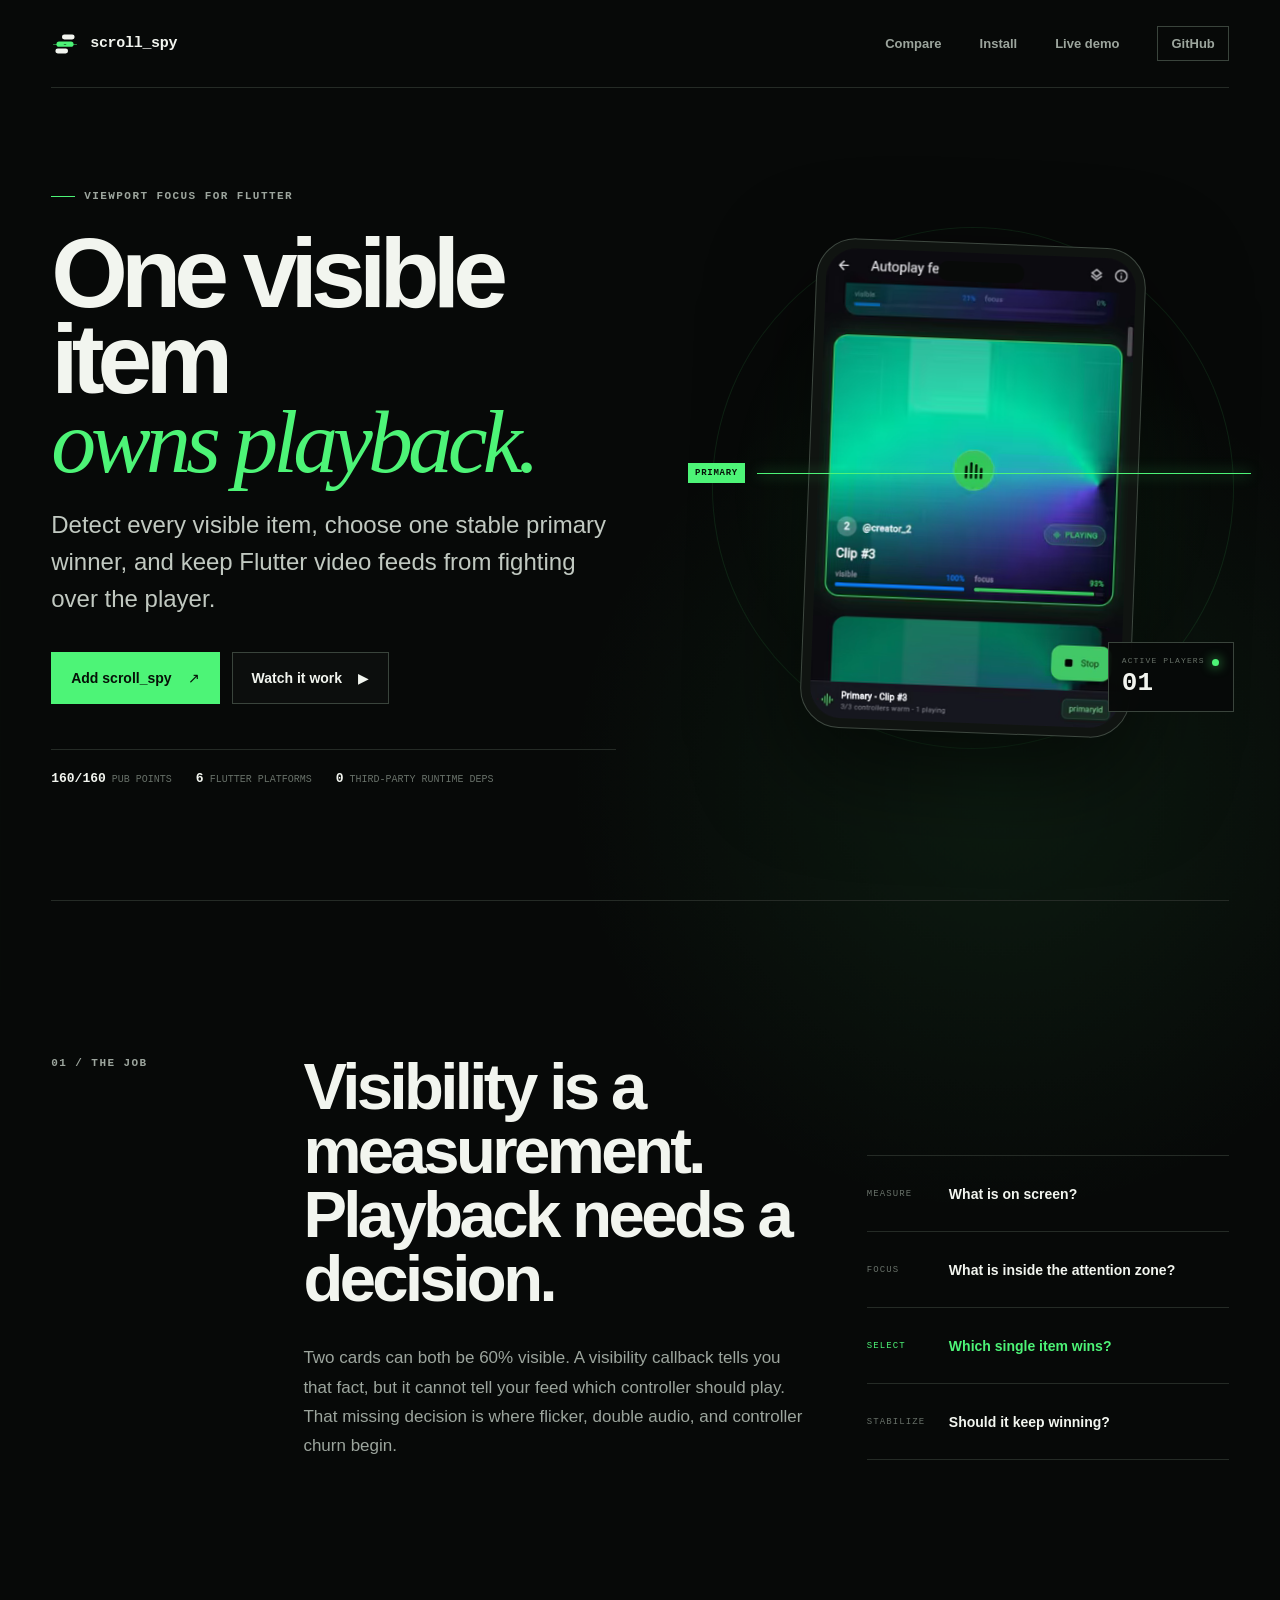
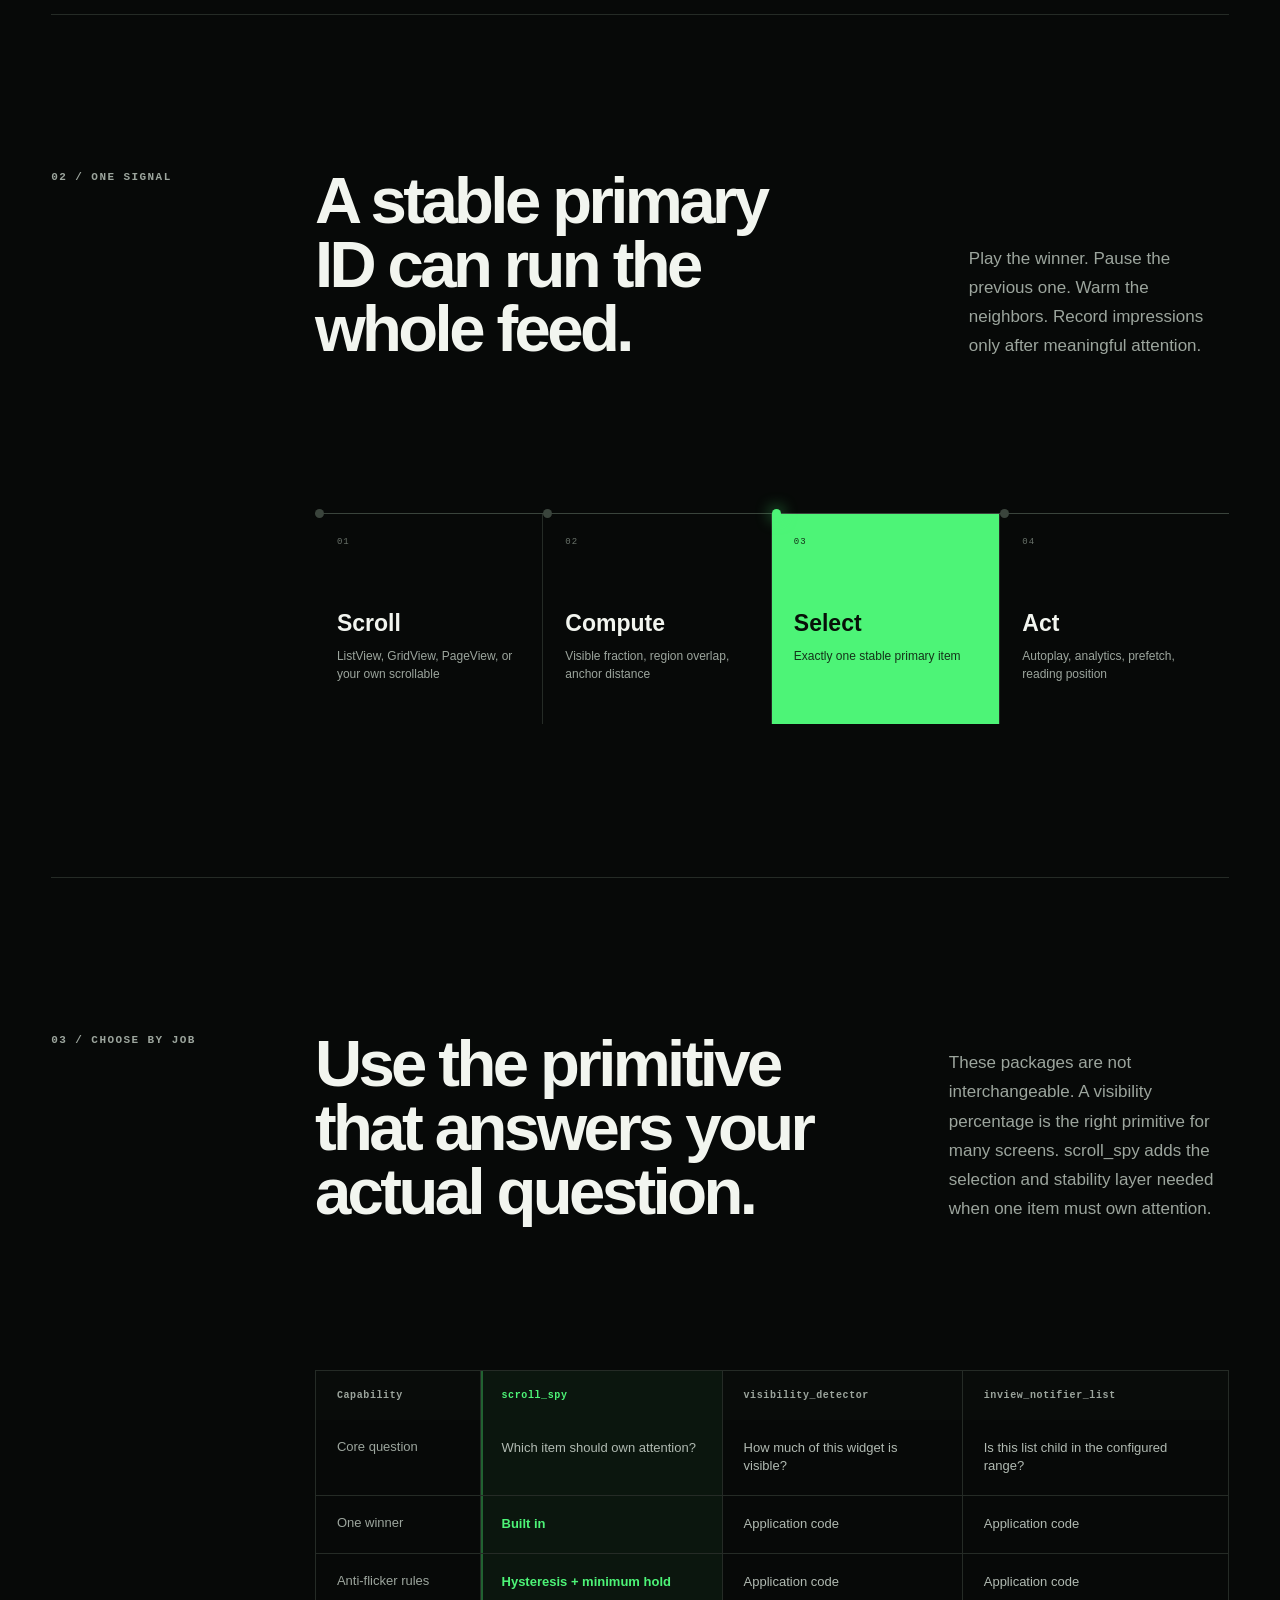
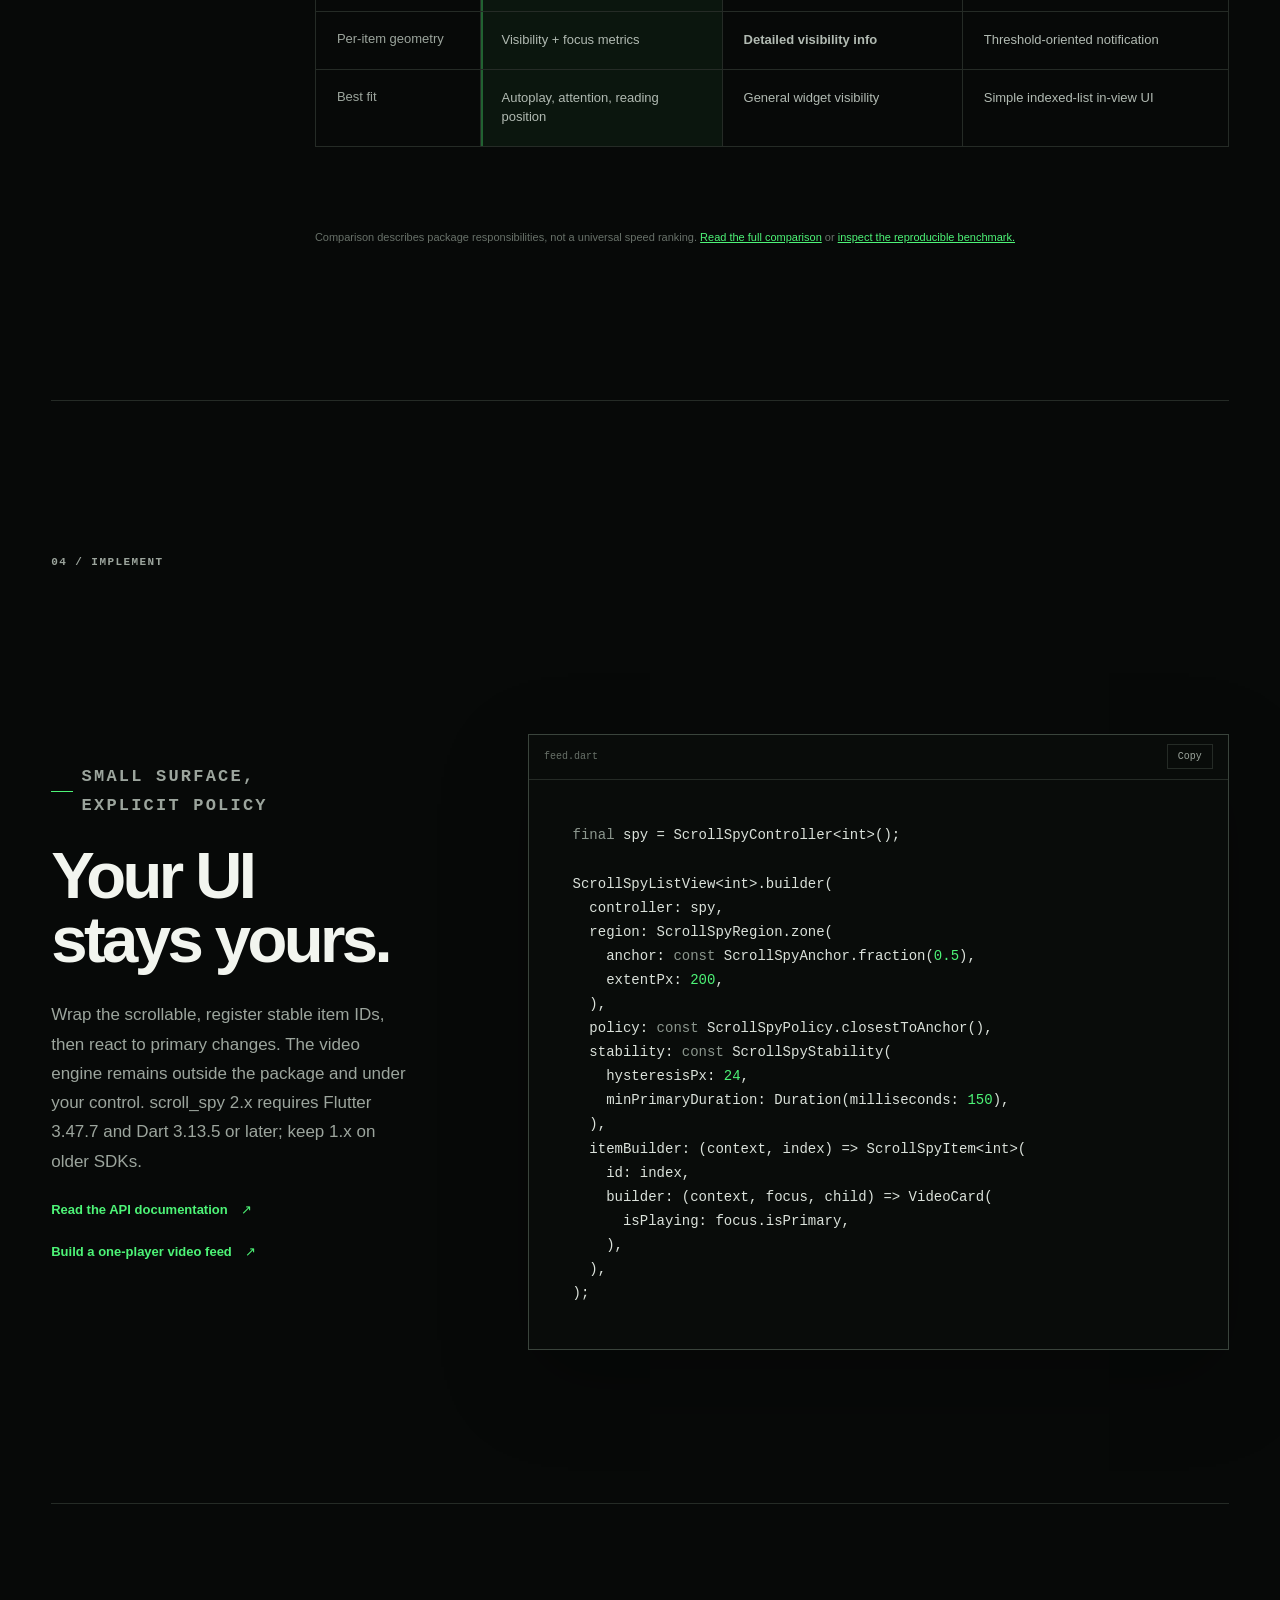
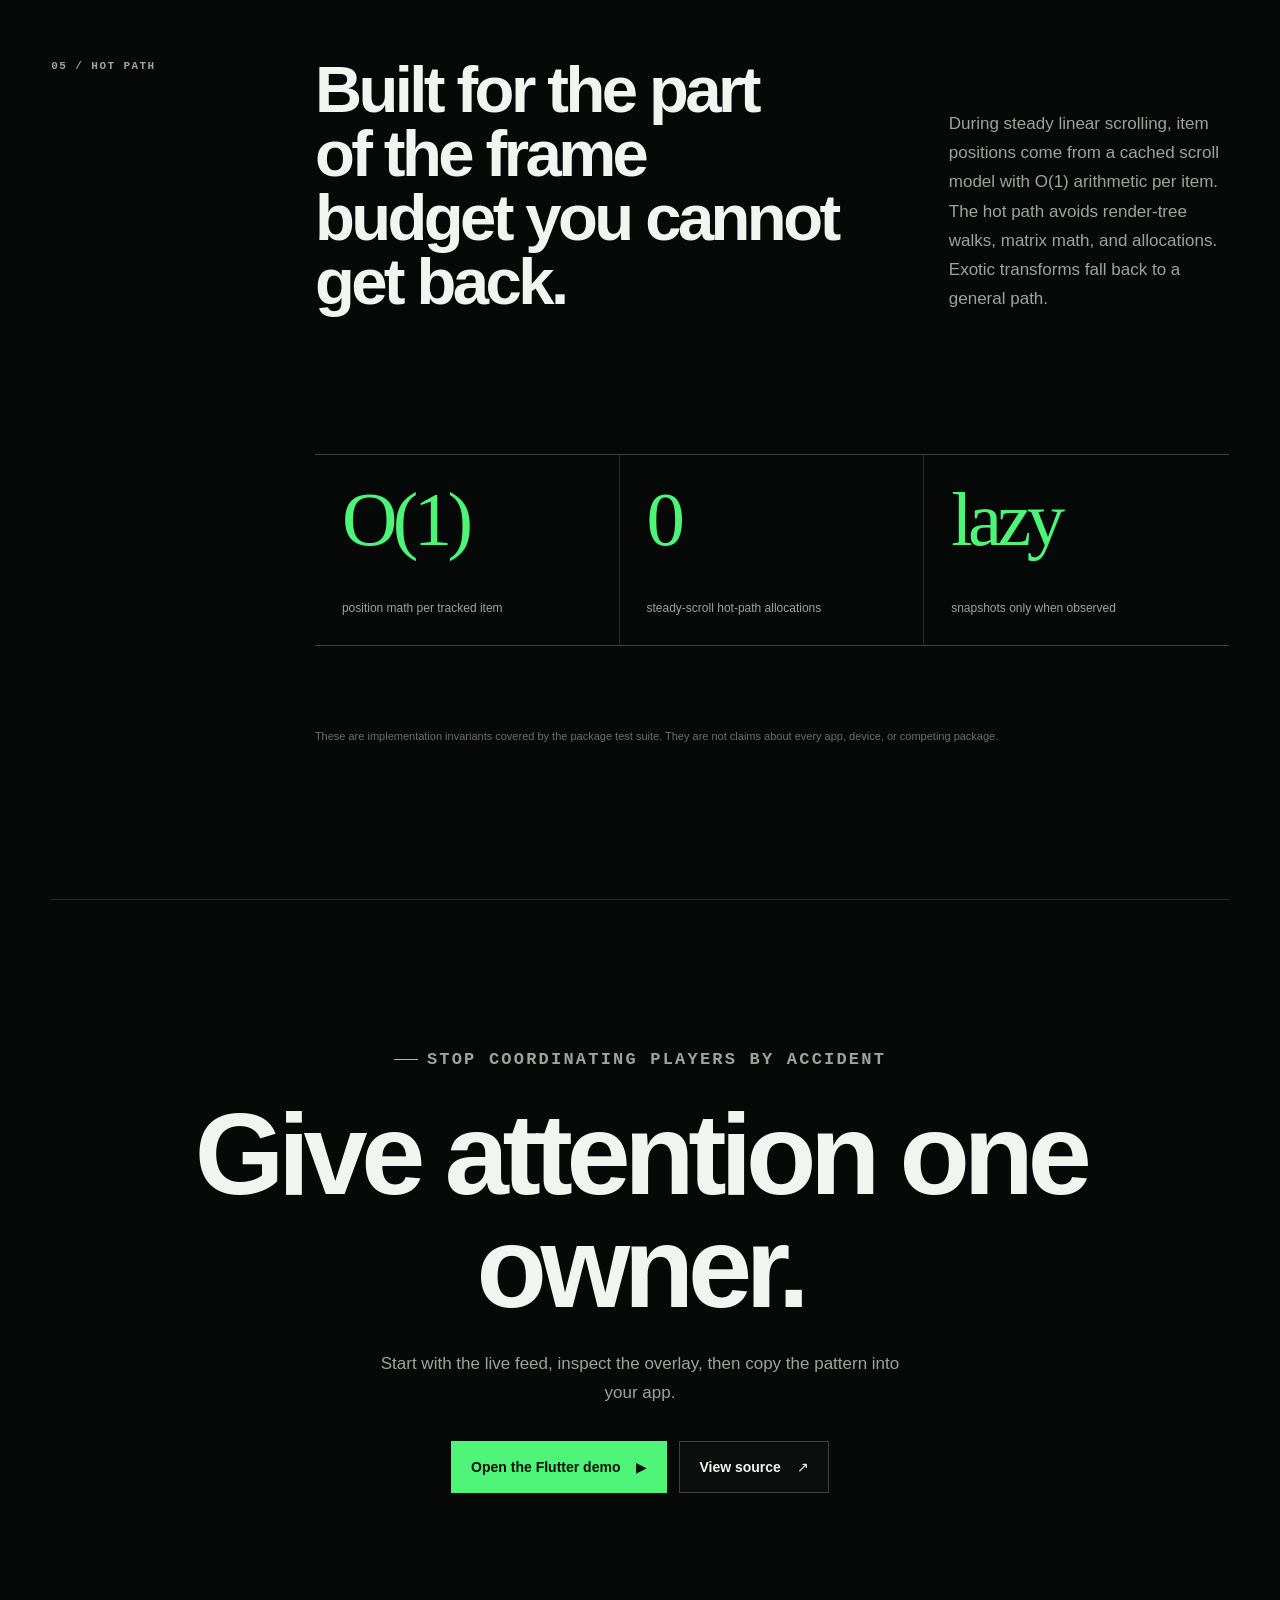
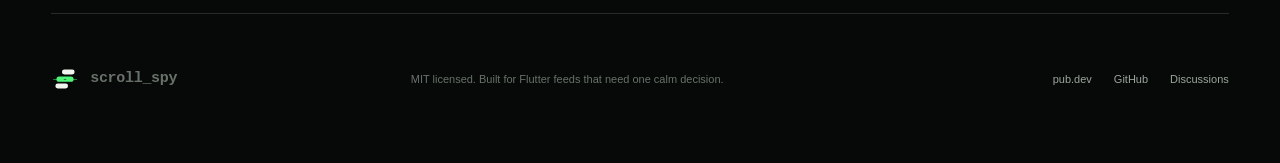
==== commit 2499f10a: "chore: release 2.0.0 with Flutter 3.47 support" ====
--- a/website/index.html
+++ b/website/index.html
@@ -256,6 +256,8 @@
           <p>
             Wrap the scrollable, register stable item IDs, then react to primary
             changes. The video engine remains outside the package and under your control.
+            scroll_spy 2.x requires Flutter 3.47.7 and Dart 3.13.5 or later;
+            keep 1.x on older SDKs.
           </p>
           <a class="text-link" href="https://pub.dev/documentation/scroll_spy/latest/">
             Read the API documentation <span aria-hidden="true">↗</span>
